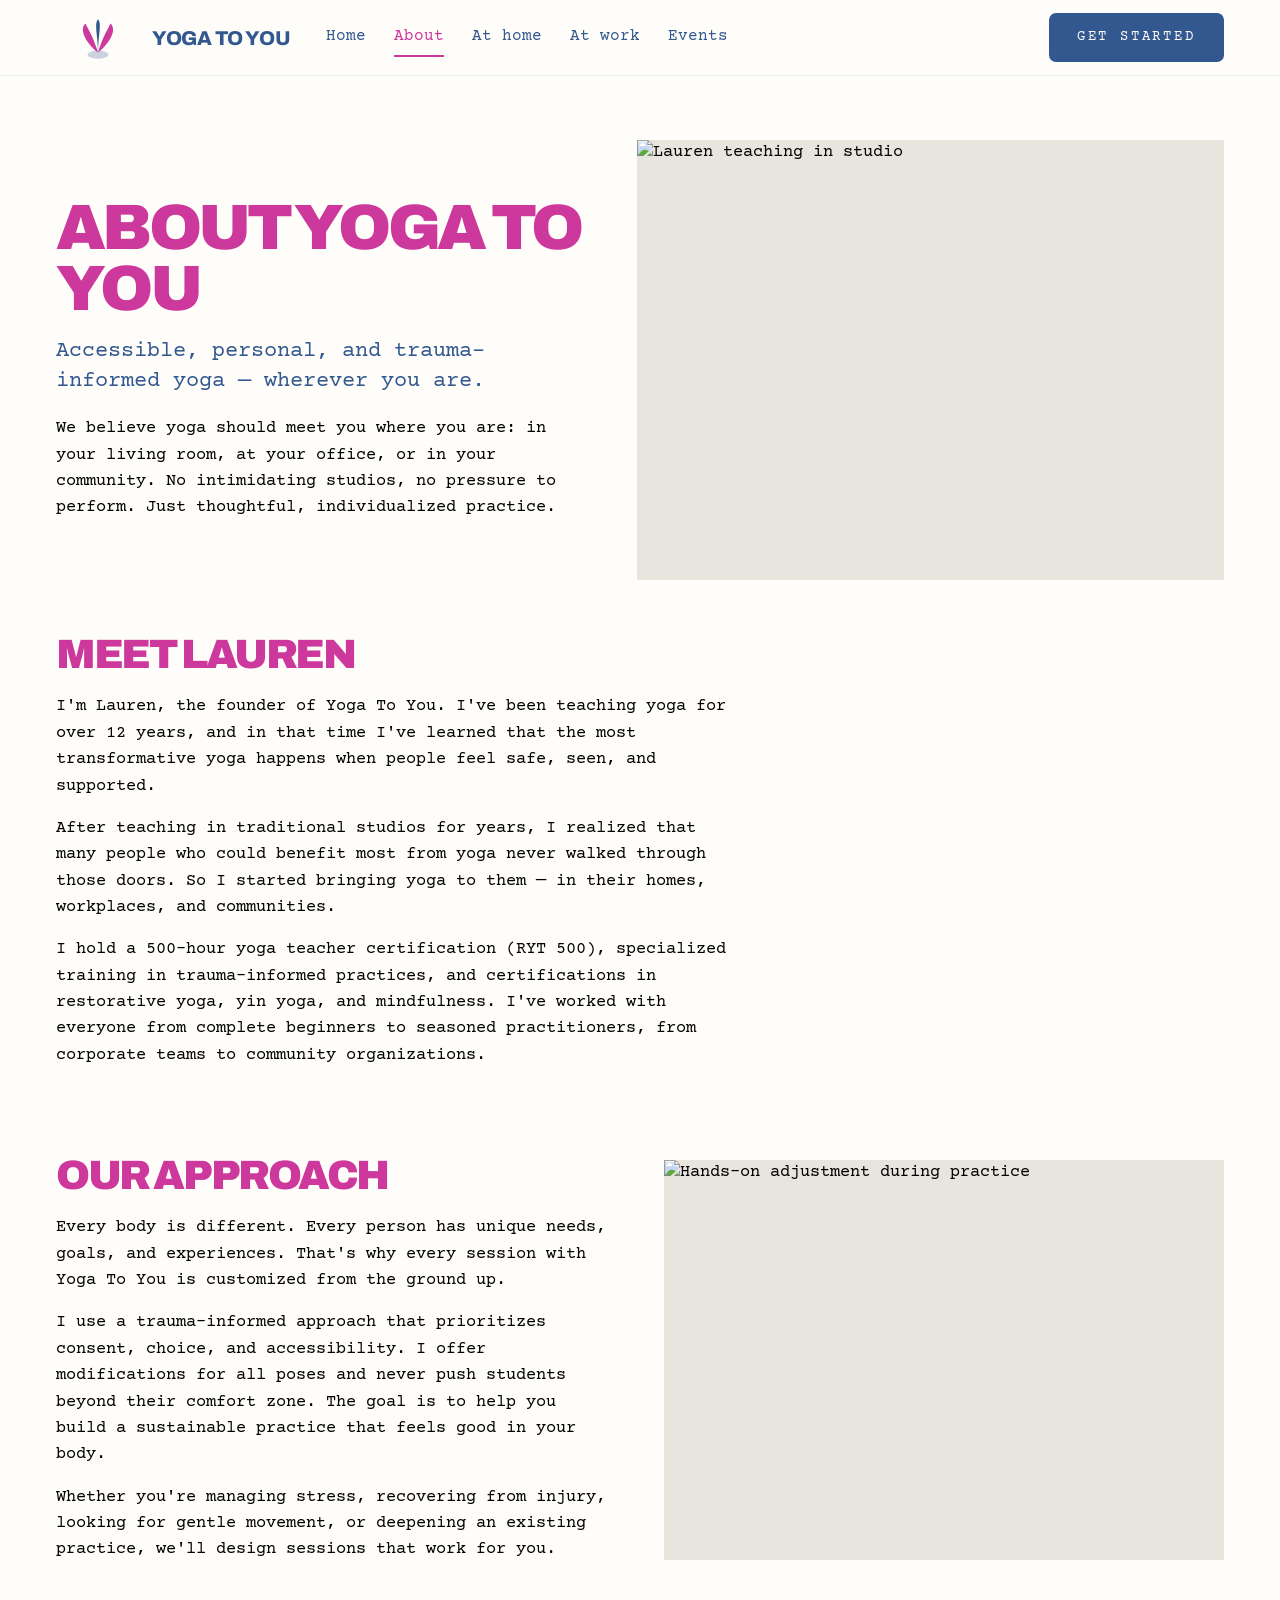
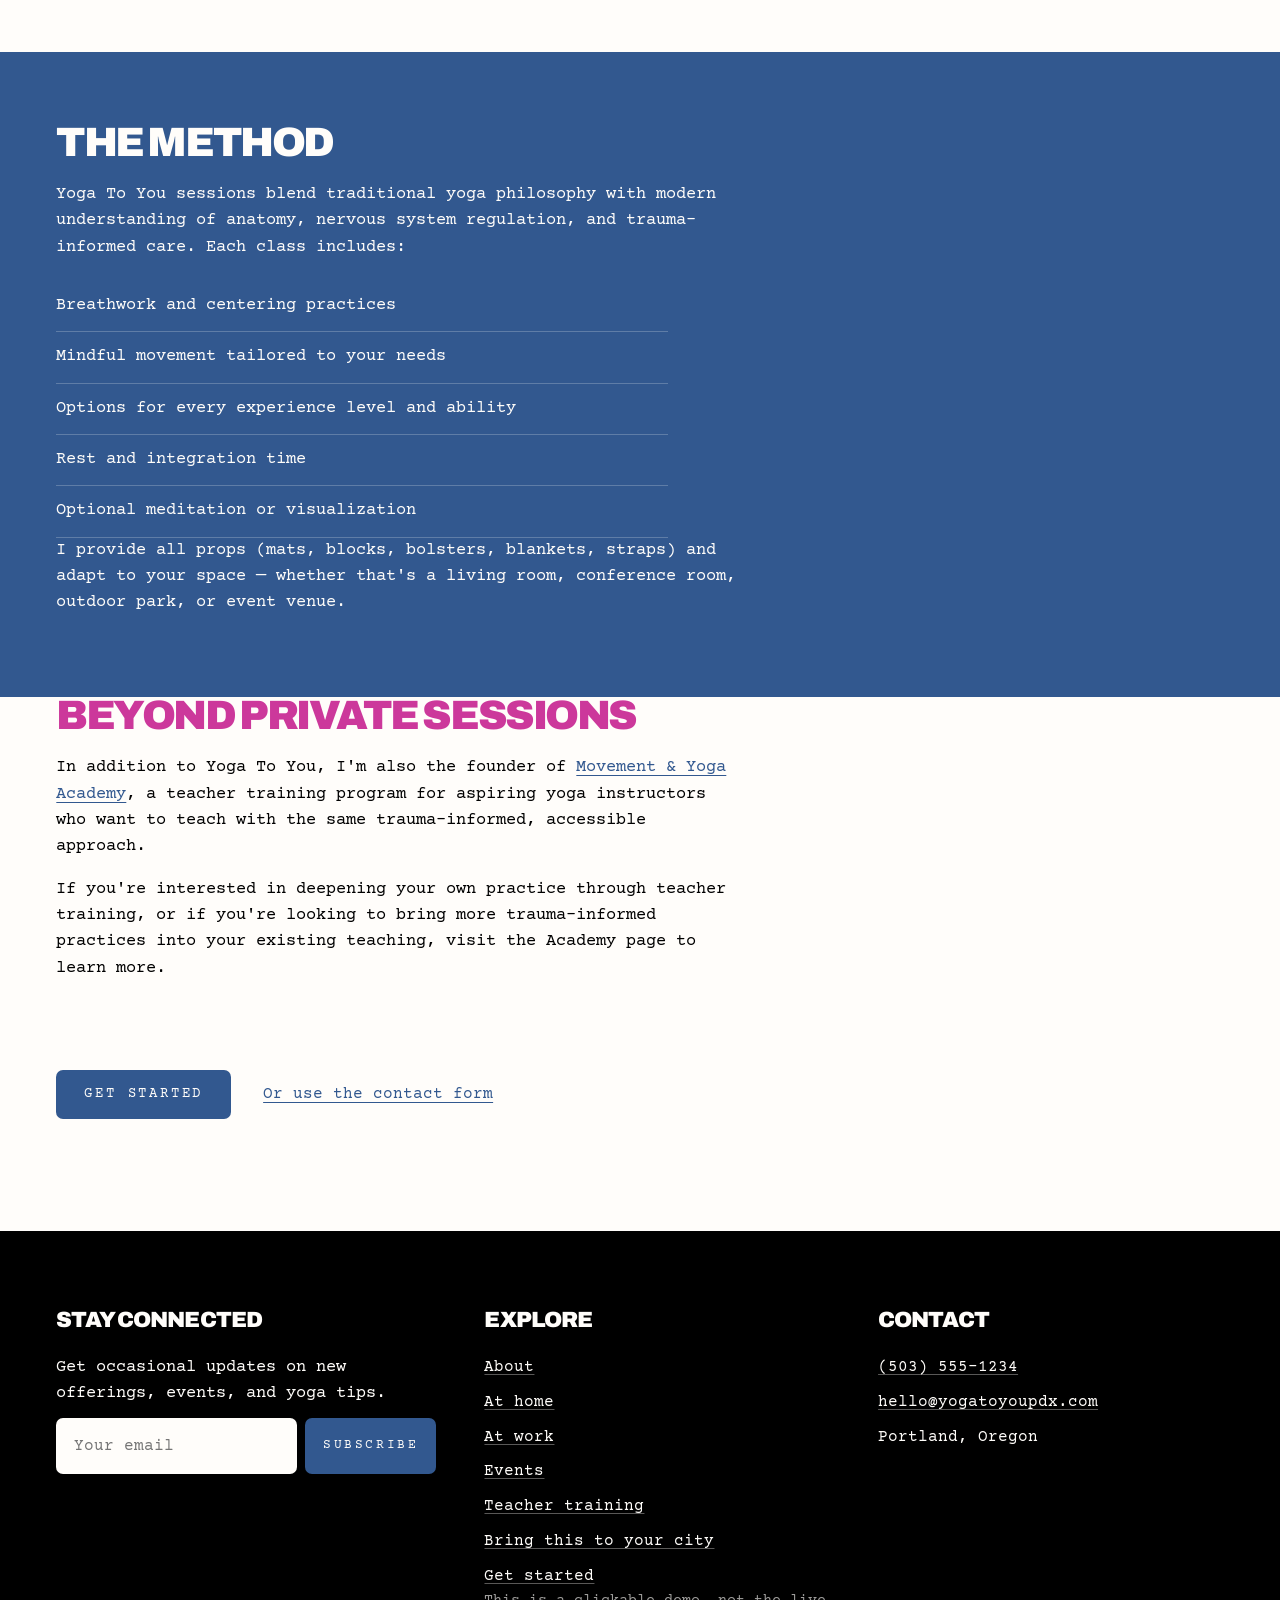
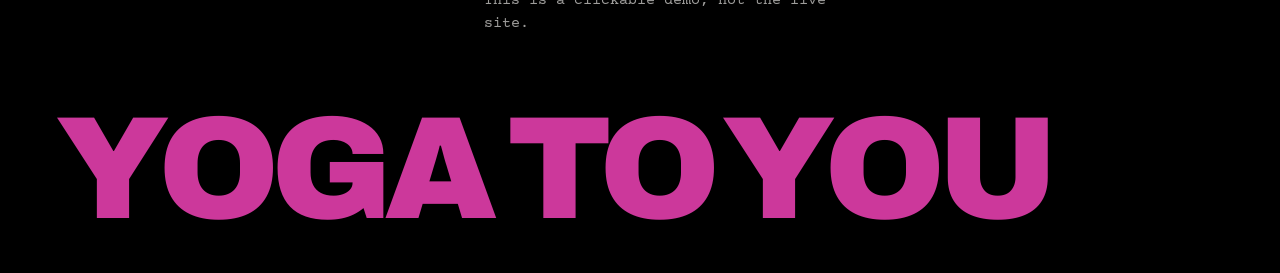
==== about.html @ d00f50c9 "Add all 8 HTML pages for Yoga To You demo - index.html: Homepage with hero, doors, trust, includes, " ====
<!DOCTYPE html>
<html lang="en">
<head>
  <meta charset="UTF-8">
  <meta name="viewport" content="width=1280">
  <title>About — Yoga To You</title>
  <link rel="icon" href="data:image/svg+xml,%3Csvg xmlns='http://www.w3.org/2000/svg' viewBox='0 0 80 48'%3E%3Cellipse cx='40' cy='40' rx='10' ry='4' fill='%2332588F' opacity='.25'/%3E%3Cpath d='M40 38 C28 28 22 16 28 10 C32 18 36 24 40 38 Z' fill='%23CC389B'/%3E%3Cpath d='M40 38 C52 28 58 16 52 10 C48 18 44 24 40 38 Z' fill='%23CC389B'/%3E%3Cpath d='M40 38 C40 22 36 10 40 6 C44 10 40 22 40 38 Z' fill='%2332588F'/%3E%3C/svg%3E">
  <link rel="preconnect" href="https://fonts.googleapis.com">
  <link rel="preconnect" href="https://fonts.gstatic.com" crossorigin>
  <link href="https://fonts.googleapis.com/css2?family=Archivo:wght@100..900&family=Courier+Prime:ital,wght@0,400;0,700;1,400&display=block" rel="stylesheet">
  <link rel="stylesheet" href="site.css">
</head>
<body>
  <header class="site-header">
    <a href="index.html" class="logo">
      <img src="data:image/svg+xml,%3Csvg xmlns='http://www.w3.org/2000/svg' viewBox='0 0 80 48'%3E%3Cellipse cx='40' cy='40' rx='10' ry='4' fill='%2332588F' opacity='.25'/%3E%3Cpath d='M40 38 C28 28 22 16 28 10 C32 18 36 24 40 38 Z' fill='%23CC389B'/%3E%3Cpath d='M40 38 C52 28 58 16 52 10 C48 18 44 24 40 38 Z' fill='%23CC389B'/%3E%3Cpath d='M40 38 C40 22 36 10 40 6 C44 10 40 22 40 38 Z' fill='%2332588F'/%3E%3C/svg%3E" alt="">
      <span class="brand">Yoga To You</span>
    </a>
    <nav class="site-nav">
      <a href="index.html">Home</a>
      <a href="about.html" aria-current="page">About</a>
      <a href="at-home.html">At home</a>
      <a href="at-work.html">At work</a>
      <a href="events.html">Events</a>
    </nav>
    <a href="get-started.html" class="btn">Get started</a>
  </header>

  <main>
    <section class="page-hero">
      <div>
        <h1 class="display">About Yoga To You</h1>
        <p class="sub">Accessible, personal, and trauma-informed yoga — wherever you are.</p>
        <p>We believe yoga should meet you where you are: in your living room, at your office, or in your community. No intimidating studios, no pressure to perform. Just thoughtful, individualized practice.</p>
      </div>
      <div class="page-hero-photo">
        <img src="images/founder-studio.jpg" alt="Lauren teaching in studio">
      </div>
    </section>

    <section class="section">
      <h2 class="display">Meet Lauren</h2>
      <p>I'm Lauren, the founder of Yoga To You. I've been teaching yoga for over 12 years, and in that time I've learned that the most transformative yoga happens when people feel safe, seen, and supported.</p>
      <p>After teaching in traditional studios for years, I realized that many people who could benefit most from yoga never walked through those doors. So I started bringing yoga to them — in their homes, workplaces, and communities.</p>
      <p>I hold a 500-hour yoga teacher certification (RYT 500), specialized training in trauma-informed practices, and certifications in restorative yoga, yin yoga, and mindfulness. I've worked with everyone from complete beginners to seasoned practitioners, from corporate teams to community organizations.</p>
    </section>

    <section class="split">
      <div>
        <h2 class="display">Our approach</h2>
        <p>Every body is different. Every person has unique needs, goals, and experiences. That's why every session with Yoga To You is customized from the ground up.</p>
        <p>I use a trauma-informed approach that prioritizes consent, choice, and accessibility. I offer modifications for all poses and never push students beyond their comfort zone. The goal is to help you build a sustainable practice that feels good in your body.</p>
        <p>Whether you're managing stress, recovering from injury, looking for gentle movement, or deepening an existing practice, we'll design sessions that work for you.</p>
      </div>
      <div class="photo">
        <img src="images/hands-on-adjust.jpg" alt="Hands-on adjustment during practice">
      </div>
    </section>

    <section class="band band-navy" id="method">
      <div class="band-inner">
        <h2 class="display">The method</h2>
        <p>Yoga To You sessions blend traditional yoga philosophy with modern understanding of anatomy, nervous system regulation, and trauma-informed care. Each class includes:</p>
        <ul class="checklist">
          <li>Breathwork and centering practices</li>
          <li>Mindful movement tailored to your needs</li>
          <li>Options for every experience level and ability</li>
          <li>Rest and integration time</li>
          <li>Optional meditation or visualization</li>
        </ul>
        <p>I provide all props (mats, blocks, bolsters, blankets, straps) and adapt to your space — whether that's a living room, conference room, outdoor park, or event venue.</p>
      </div>
    </section>

    <section class="section">
      <h2 class="display">Beyond private sessions</h2>
      <p>In addition to Yoga To You, I'm also the founder of <a href="school.html" class="text-link">Movement & Yoga Academy</a>, a teacher training program for aspiring yoga instructors who want to teach with the same trauma-informed, accessible approach.</p>
      <p>If you're interested in deepening your own practice through teacher training, or if you're looking to bring more trauma-informed practices into your existing teaching, visit the Academy page to learn more.</p>
    </section>

    <section class="page-cta">
      <a href="get-started.html" class="btn">Get started</a>
      <a href="index.html#get-started" class="btn-ghost">Or use the contact form</a>
    </section>
  </main>

  <footer class="site-footer">
    <div class="footer-top">
      <div>
        <h3>Stay connected</h3>
        <form class="subscribe">
          <p>Get occasional updates on new offerings, events, and yoga tips.</p>
          <div class="subscribe-row">
            <input type="email" placeholder="Your email" aria-label="Email address">
            <button type="submit" class="btn">Subscribe</button>
          </div>
        </form>
      </div>
      <div>
        <h3>Explore</h3>
        <nav class="footer-links">
          <a href="about.html">About</a>
          <a href="at-home.html">At home</a>
          <a href="at-work.html">At work</a>
          <a href="events.html">Events</a>
          <a href="school.html">Teacher training</a>
          <a href="partners.html">Bring this to your city</a>
          <a href="get-started.html">Get started</a>
        </nav>
        <p class="footer-note">This is a clickable demo, not the live site.</p>
      </div>
      <div>
        <h3>Contact</h3>
        <div class="footer-contact">
          <a href="tel:+15035551234">(503) 555-1234</a>
          <a href="mailto:hello@yogatoyoupdx.com">hello@yogatoyoupdx.com</a>
          <p>Portland, Oregon</p>
        </div>
      </div>
    </div>
    <div class="wordmark">
      <p>Yoga To You</p>
    </div>
  </footer>

  <script src="site.js"></script>
</body>
</html>
---- site.css ----
:root {
  --cream: #FFFDFA;
  --orange: #FF8D5C;
  --navy: #32588F;
  --magenta: #CC389B;
  --black: #000000;
  --nav-h: 76px;
  --pad: clamp(40px, 4.4vw, 64px);
  --max: 1440px;
}

* { box-sizing: border-box; margin: 0; padding: 0; }
html { scroll-behavior: smooth; }
html, body { background: var(--cream); color: var(--black); }
body {
  font-family: "Courier Prime", Courier, monospace;
  font-size: 17px;
  line-height: 1.55;
  -webkit-font-smoothing: antialiased;
  min-width: 1280px;
}
img { display: block; max-width: 100%; }
a { color: inherit; text-decoration: none; }
button, input, select, textarea { font: inherit; }
button, .btn, .btn-ghost, select { cursor: pointer; }
input, textarea { cursor: text; }

::selection { background: var(--magenta); color: var(--cream); }

.display {
  font-family: "Archivo", "Arial Black", sans-serif;
  font-weight: 900;
  font-stretch: 100%;
  text-transform: uppercase;
  letter-spacing: -0.06em;
  line-height: 0.94;
  color: var(--magenta);
}

.eyebrow {
  font-family: "Courier Prime", Courier, monospace;
  font-size: 14px;
  letter-spacing: 0.18em;
  text-transform: uppercase;
  color: var(--navy);
  margin-bottom: 16px;
}

.btn {
  display: inline-flex;
  align-items: center;
  justify-content: center;
  background: var(--navy);
  color: var(--cream);
  font-family: "Courier Prime", Courier, monospace;
  font-size: 14px;
  letter-spacing: 0.2em;
  text-transform: uppercase;
  padding: 16px 28px;
  border-radius: 7px;
  border: none;
  cursor: pointer;
  line-height: 1.2;
  white-space: nowrap;
}
.btn:hover { background: #274673; }
.btn:focus-visible { outline: 2px solid var(--orange); outline-offset: 3px; }

.btn-ghost {
  display: inline-flex;
  align-items: center;
  justify-content: center;
  background: transparent;
  color: var(--navy);
  font-family: "Courier Prime", Courier, monospace;
  font-size: 16px;
  line-height: 1.3;
  padding: 14px 4px;
  border-radius: 7px;
  border: none;
  text-decoration: underline;
  text-underline-offset: 4px;
  text-decoration-thickness: 1px;
}
.btn-ghost:hover { color: var(--magenta); }
.btn-ghost:focus-visible { outline: 2px solid var(--navy); outline-offset: 3px; }

.text-link {
  color: var(--navy);
  text-decoration: underline;
  text-underline-offset: 4px;
  text-decoration-thickness: 1px;
}
.text-link:hover { color: var(--magenta); }

/* ===== HEADER ===== */
.site-header {
  position: sticky;
  top: 0;
  z-index: 20;
  height: var(--nav-h);
  background: var(--cream);
  display: flex;
  align-items: center;
  gap: 36px;
  padding: 0 var(--pad);
  max-width: var(--max);
  margin: 0 auto;
  border-bottom: 1px solid rgba(50, 88, 143, 0.08);
}
.logo {
  display: flex;
  align-items: center;
  gap: 12px;
  flex-shrink: 0;
  color: var(--navy);
}
.logo img {
  height: 50px;
  width: auto;
}
.logo .brand {
  font-family: "Archivo", "Arial Black", sans-serif;
  font-weight: 800;
  font-stretch: 100%;
  text-transform: uppercase;
  letter-spacing: -0.03em;
  font-size: 20px;
  line-height: 1;
  color: var(--navy);
  white-space: nowrap;
}
.logo:hover .brand { color: var(--magenta); }
.site-nav {
  display: flex;
  align-items: center;
  gap: 28px;
  font-size: 16px;
  color: var(--navy);
}
.site-nav a {
  padding: 6px 0;
  border-bottom: 2px solid transparent;
}
.site-nav a:hover { color: var(--magenta); }
.site-nav a[aria-current="page"] {
  color: var(--magenta);
  border-bottom-color: var(--magenta);
}
.site-header .btn { margin-left: auto; }

/* ===== HERO ===== */
.hero {
  max-width: var(--max);
  margin: 0 auto;
  min-height: calc(100vh - var(--nav-h));
  display: grid;
  grid-template-columns: 1.18fr 1fr;
  align-items: stretch;
}
.hero-copy {
  padding: 40px var(--pad) 48px;
  display: flex;
  flex-direction: column;
  justify-content: center;
}
.hero h1 {
  font-size: clamp(46px, 4.35vw, 64px);
  max-width: 11em;
}
.hero .lede {
  margin-top: 22px;
  max-width: 36em;
  font-size: 17px;
  line-height: 1.55;
  color: var(--black);
}
.hero .lede + .lede { margin-top: 14px; }
.hero .tag {
  margin-top: 18px;
  font-size: 18px;
  line-height: 1.45;
  color: var(--navy);
  max-width: 32em;
}
.hero-actions {
  margin-top: 32px;
  display: flex;
  align-items: center;
  gap: 28px;
  flex-wrap: wrap;
}
.hero-photo {
  position: relative;
  min-height: 640px;
  overflow: hidden;
  background: #e8e4de;
}
.hero-photo img {
  width: 100%;
  height: 100%;
  object-fit: cover;
  object-position: 55% 30%;
}

/* ===== SPECIALIZE / DOORS ===== */
.specialize {
  max-width: var(--max);
  margin: 0 auto;
  padding: 80px var(--pad) 28px;
}
.specialize h2 {
  font-size: clamp(36px, 3.4vw, 48px);
}
.doors {
  max-width: var(--max);
  margin: 0 auto;
  padding: 28px var(--pad) 96px;
  display: grid;
  grid-template-columns: 1fr 1fr 1fr;
  gap: 28px;
}
.door {
  display: flex;
  flex-direction: column;
  color: inherit;
  min-width: 0;
}
.door-photo {
  aspect-ratio: 4 / 3;
  overflow: hidden;
  background: #e8e4de;
}
.door-photo img {
  width: 100%;
  height: 100%;
  object-fit: cover;
  transition: transform 0.6s ease;
}
.door:hover .door-photo img { transform: scale(1.04); }
.door h3 {
  margin-top: 22px;
  font-size: clamp(28px, 2.3vw, 34px);
}
.door p {
  margin-top: 12px;
  font-size: 16px;
  line-height: 1.5;
  color: var(--black);
}
.door .more {
  margin-top: 16px;
  font-size: 15px;
  color: var(--navy);
  letter-spacing: 0.04em;
  text-decoration: underline;
  text-underline-offset: 4px;
}
.door:hover .more { color: var(--magenta); }

/* ===== TRUST ===== */
.trust {
  background: var(--navy);
  color: var(--cream);
}
.trust p {
  max-width: var(--max);
  margin: 0 auto;
  padding: 44px var(--pad);
  text-align: center;
  font-size: 22px;
  line-height: 1.45;
}

/* ===== INCLUDES ===== */
.includes {
  max-width: var(--max);
  margin: 0 auto;
  padding: 96px var(--pad);
  display: grid;
  grid-template-columns: 1.05fr 0.95fr;
  gap: 72px;
  align-items: center;
}
.includes h2 {
  font-size: clamp(36px, 3.6vw, 52px);
  margin-bottom: 16px;
}
.includes .intro {
  margin-bottom: 28px;
  max-width: 34em;
}
.includes-list {
  list-style: none;
}
.includes-list li {
  font-size: 20px;
  line-height: 1.35;
  padding: 16px 0;
  border-bottom: 1px solid rgba(0,0,0,0.12);
}
.includes-photo {
  overflow: hidden;
  min-height: 460px;
  background: #e8e4de;
}
.includes-photo img {
  width: 100%;
  height: 100%;
  object-fit: cover;
  object-position: 50% 70%;
  min-height: 460px;
}

/* ===== QUOTE ===== */
.quote {
  background: var(--cream);
  max-width: var(--max);
  margin: 0 auto;
  padding: 0 var(--pad) 96px;
  display: grid;
  grid-template-columns: 1.1fr 0.9fr;
  gap: 56px;
  align-items: center;
}
.quote-card {
  background: var(--magenta);
  color: var(--cream);
  padding: 56px 48px 48px;
  min-height: 360px;
  display: flex;
  flex-direction: column;
  justify-content: center;
}
.quote-card blockquote {
  font-family: "Courier Prime", Courier, monospace;
  font-style: italic;
  font-size: 22px;
  line-height: 1.45;
}
.quote-card cite {
  display: block;
  margin-top: 28px;
  font-style: normal;
  font-size: 16px;
  letter-spacing: 0.04em;
  color: var(--cream);
  opacity: 0.92;
}
.quote-photo {
  overflow: hidden;
  min-height: 420px;
  background: #e8e4de;
}
.quote-photo img {
  width: 100%;
  height: 100%;
  object-fit: cover;
  object-position: 50% 35%;
  min-height: 420px;
}

/* ===== ABOUT TEASER ===== */
.about {
  max-width: var(--max);
  margin: 0 auto;
  padding: 0 var(--pad) 112px;
  display: grid;
  grid-template-columns: 0.9fr 1.1fr;
  gap: 64px;
  align-items: center;
}
.about-photo {
  overflow: hidden;
  min-height: 520px;
  background: #e8e4de;
}
.about-photo img {
  width: 100%;
  height: 100%;
  object-fit: cover;
  object-position: 62% 28%;
  min-height: 520px;
}
.about h2 {
  font-size: clamp(42px, 4vw, 56px);
  margin-bottom: 22px;
}
.about p {
  font-size: 17px;
  line-height: 1.55;
  max-width: 36em;
}
.about p + p { margin-top: 16px; }
.about .about-link {
  display: inline-block;
  margin-top: 28px;
  color: var(--navy);
  text-decoration: underline;
  text-underline-offset: 4px;
  font-size: 18px;
}
.about .about-link:hover { color: var(--magenta); }
.about .quiet {
  margin-top: 32px;
  font-size: 16px;
  color: var(--navy);
}
.about .quiet a {
  text-decoration: underline;
  text-underline-offset: 3px;
}
.about .quiet a:hover { color: var(--magenta); }

/* ===== START ===== */
.start {
  background: var(--navy);
  color: var(--cream);
  scroll-margin-top: var(--nav-h);
}
.start-inner {
  max-width: var(--max);
  margin: 0 auto;
  padding: 88px var(--pad) 96px;
  display: grid;
  grid-template-columns: 1fr 1fr;
  gap: 72px;
  align-items: start;
}
.start h2 {
  font-size: clamp(48px, 4.4vw, 64px);
  color: var(--cream);
  margin-bottom: 20px;
}
.start .intro {
  max-width: 30em;
  margin-bottom: 24px;
  font-size: 17px;
}
.start .phone {
  font-size: 24px;
  line-height: 1.4;
}
.start .phone a {
  text-decoration: underline;
  text-underline-offset: 4px;
}
.start .phone a:hover { color: var(--orange); }
.start .mail {
  margin-top: 10px;
  font-size: 18px;
}
.start .mail a {
  text-decoration: underline;
  text-underline-offset: 4px;
}
.start .mail a:hover { color: var(--orange); }
.start-form,
.page-form,
.subscribe {
  display: flex;
  flex-direction: column;
  gap: 16px;
}
.start-form label,
.page-form label {
  display: flex;
  flex-direction: column;
  gap: 6px;
  font-size: 14px;
  letter-spacing: 0.04em;
}
.start-form input,
.start-form select,
.start-form textarea,
.page-form input,
.page-form select,
.page-form textarea,
.subscribe input {
  background: var(--cream);
  color: var(--black);
  border: 2px solid transparent;
  border-radius: 7px;
  padding: 14px 16px;
  font-size: 16px;
}
.start-form textarea,
.page-form textarea { min-height: 110px; resize: vertical; }
.start-form input:hover,
.start-form select:hover,
.start-form textarea:hover,
.page-form input:hover,
.page-form select:hover,
.page-form textarea:hover,
.subscribe input:hover {
  border-color: var(--orange);
}
.start-form input:focus,
.start-form select:focus,
.start-form textarea:focus,
.page-form input:focus,
.page-form select:focus,
.page-form textarea:focus,
.subscribe input:focus {
  outline: none;
  border-color: var(--orange);
  box-shadow: 0 0 0 3px rgba(255, 141, 92, 0.35);
}
.start-form .btn {
  align-self: flex-start;
  margin-top: 8px;
  background: var(--cream);
  color: var(--navy);
}
.start-form .btn:hover { background: #fff; }
.demo-note {
  margin-top: 4px;
  font-size: 15px;
  font-style: italic;
}
.start .demo-note { color: var(--orange); }
.page-form .demo-note { color: var(--magenta); }
.subscribe .demo-note { color: var(--orange); }

/* ===== FOOTER ===== */
.site-footer {
  background: var(--black);
  color: var(--cream);
}
.footer-top {
  max-width: var(--max);
  margin: 0 auto;
  padding: 72px var(--pad) 48px;
  display: grid;
  grid-template-columns: 1.1fr 1fr 1fr;
  gap: 48px;
}
.site-footer h3 {
  font-family: "Archivo", sans-serif;
  font-weight: 900;
  text-transform: uppercase;
  letter-spacing: -0.04em;
  font-size: 22px;
  color: var(--cream);
  margin-bottom: 18px;
}
.subscribe { display: flex; flex-direction: column; gap: 10px; max-width: 380px; }
.subscribe-row {
  display: flex;
  gap: 8px;
}
.subscribe-row input {
  flex: 1;
  min-width: 0;
}
.subscribe .btn { padding: 14px 18px; font-size: 13px; }
.footer-links {
  display: flex;
  flex-direction: column;
  gap: 10px;
  font-size: 16px;
}
.footer-links a {
  text-decoration: underline;
  text-underline-offset: 3px;
  text-decoration-color: rgba(255,253,250,0.35);
}
.footer-links a:hover { color: var(--orange); text-decoration-color: var(--orange); }
.footer-note {
  color: rgba(255,253,250,0.62);
  font-size: 15px;
}
.footer-contact {
  display: flex;
  flex-direction: column;
  gap: 10px;
  font-size: 16px;
}
.footer-contact a {
  text-decoration: underline;
  text-underline-offset: 3px;
  text-decoration-color: rgba(255,253,250,0.35);
}
.footer-contact a:hover { color: var(--orange); text-decoration-color: var(--orange); }
.wordmark {
  max-width: var(--max);
  margin: 0 auto;
  padding: 24px var(--pad) 40px;
}
.wordmark p {
  font-family: "Archivo", "Arial Black", sans-serif;
  font-weight: 900;
  font-stretch: 100%;
  text-transform: uppercase;
  letter-spacing: -0.06em;
  line-height: 0.86;
  color: var(--magenta);
  font-size: clamp(72px, 11.4vw, 164px);
}

/* ===== INNER PAGES ===== */
.page-hero {
  max-width: var(--max);
  margin: 0 auto;
  padding: 64px var(--pad) 56px;
  display: grid;
  grid-template-columns: 1fr 1.1fr;
  gap: 56px;
  align-items: center;
}
.page-hero h1 {
  font-size: clamp(48px, 5vw, 72px);
}
.page-hero .sub {
  margin-top: 18px;
  font-size: 22px;
  line-height: 1.4;
  color: var(--navy);
  max-width: 22em;
}
.page-hero p {
  margin-top: 18px;
  font-size: 17px;
  line-height: 1.55;
  max-width: 34em;
}
.page-hero-photo {
  overflow: hidden;
  min-height: 440px;
  background: #e8e4de;
}
.page-hero-photo img {
  width: 100%;
  height: 100%;
  object-fit: cover;
  min-height: 440px;
}

.section {
  max-width: var(--max);
  margin: 0 auto;
  padding: 0 var(--pad) 88px;
}
.section h2 {
  font-size: clamp(32px, 3.2vw, 44px);
  margin-bottom: 20px;
}
.section p {
  font-size: 17px;
  line-height: 1.55;
  max-width: 40em;
}
.section p + p { margin-top: 16px; }

.split {
  max-width: var(--max);
  margin: 0 auto;
  padding: 0 var(--pad) 88px;
  display: grid;
  grid-template-columns: 1fr 1fr;
  gap: 64px;
  align-items: center;
}
.split h2 {
  font-size: clamp(32px, 3.2vw, 44px);
  margin-bottom: 20px;
}
.split p {
  font-size: 17px;
  line-height: 1.55;
}
.split p + p { margin-top: 16px; }
.split .photo {
  overflow: hidden;
  min-height: 400px;
  background: #e8e4de;
}
.split .photo img {
  width: 100%;
  height: 100%;
  object-fit: cover;
  min-height: 400px;
}

.band {
  padding: 72px 0 80px;
}
.band-navy { background: var(--navy); color: var(--cream); }
.band-navy .display { color: var(--cream); }
.band-magenta { background: var(--magenta); color: var(--cream); }
.band-magenta .display { color: var(--cream); }
.band-inner {
  max-width: var(--max);
  margin: 0 auto;
  padding: 0 var(--pad);
}
.band h2 { margin-bottom: 20px; font-size: clamp(32px, 3.2vw, 44px); }
.band p { max-width: 40em; font-size: 17px; line-height: 1.55; }
.band p + p { margin-top: 16px; }
.band .text-link { color: var(--cream); }
.band .text-link:hover { color: var(--orange); }
.band .btn { margin-top: 28px; background: var(--cream); color: var(--navy); }
.band .btn:hover { background: #fff; }
.band .btn-ghost { color: var(--cream); }
.band .btn-ghost:hover { color: var(--orange); }

.checklist {
  list-style: none;
  margin-top: 20px;
  max-width: 36em;
}
.checklist li {
  padding: 12px 0;
  border-bottom: 1px solid rgba(0,0,0,0.12);
  font-size: 17px;
  padding-left: 0;
}
.band-navy .checklist li,
.band-magenta .checklist li {
  border-bottom-color: rgba(255,253,250,0.22);
}

.page-spread {
  max-width: var(--max);
  margin: 0 auto;
  padding: 0 var(--pad) 88px;
  display: grid;
  grid-template-columns: 1fr 1fr;
  gap: 28px;
}
.page-spread figure {
  overflow: hidden;
  min-height: 380px;
  background: #e8e4de;
}
.page-spread img {
  width: 100%;
  height: 100%;
  object-fit: cover;
  min-height: 380px;
}
.page-spread figcaption {
  margin-top: 12px;
  font-size: 14px;
  color: var(--navy);
}

.paths {
  max-width: var(--max);
  margin: 0 auto;
  padding: 0 var(--pad) 88px;
  display: grid;
  grid-template-columns: 1fr 1fr;
  gap: 28px;
}
.path-card {
  background: var(--cream);
  border: 1px solid rgba(50, 88, 143, 0.18);
  padding: 36px 32px 40px;
}
.path-card h3 {
  font-size: clamp(26px, 2.2vw, 32px);
  margin-bottom: 16px;
}
.path-card p { font-size: 17px; line-height: 1.55; }
.path-card p + p { margin-top: 14px; }

.honest {
  max-width: 40em;
  font-size: 16px;
  color: var(--navy);
  border-left: 3px solid var(--orange);
  padding: 4px 0 4px 18px;
  margin: 20px 0 0;
}

.page-cta {
  max-width: var(--max);
  margin: 0 auto;
  padding: 0 var(--pad) 112px;
  display: flex;
  align-items: center;
  gap: 28px;
  flex-wrap: wrap;
}

.page-form-wrap {
  max-width: var(--max);
  margin: 0 auto;
  padding: 0 var(--pad) 112px;
  display: grid;
  grid-template-columns: 1fr 1fr;
  gap: 64px;
}
.page-form-wrap h2 { margin-bottom: 16px; }
.page-form .btn { align-self: flex-start; margin-top: 8px; }

.offerings {
  max-width: var(--max);
  margin: 0 auto;
  padding: 0 var(--pad) 88px;
  display: grid;
  grid-template-columns: 1fr 1fr 1fr;
  gap: 28px;
}
.offering h3 {
  font-size: clamp(24px, 2vw, 30px);
  margin: 18px 0 12px;
}
.offering p { font-size: 16px; line-height: 1.5; }
.offering .photo {
  aspect-ratio: 4 / 3;
  overflow: hidden;
  background: #e8e4de;
}
.offering .photo img {
  width: 100%;
  height: 100%;
  object-fit: cover;
}

@media (max-width: 1320px) {
  .hero { grid-template-columns: 1.15fr 1fr; }
  .includes, .quote, .about, .start-inner, .page-hero, .split, .page-form-wrap { gap: 48px; }
}
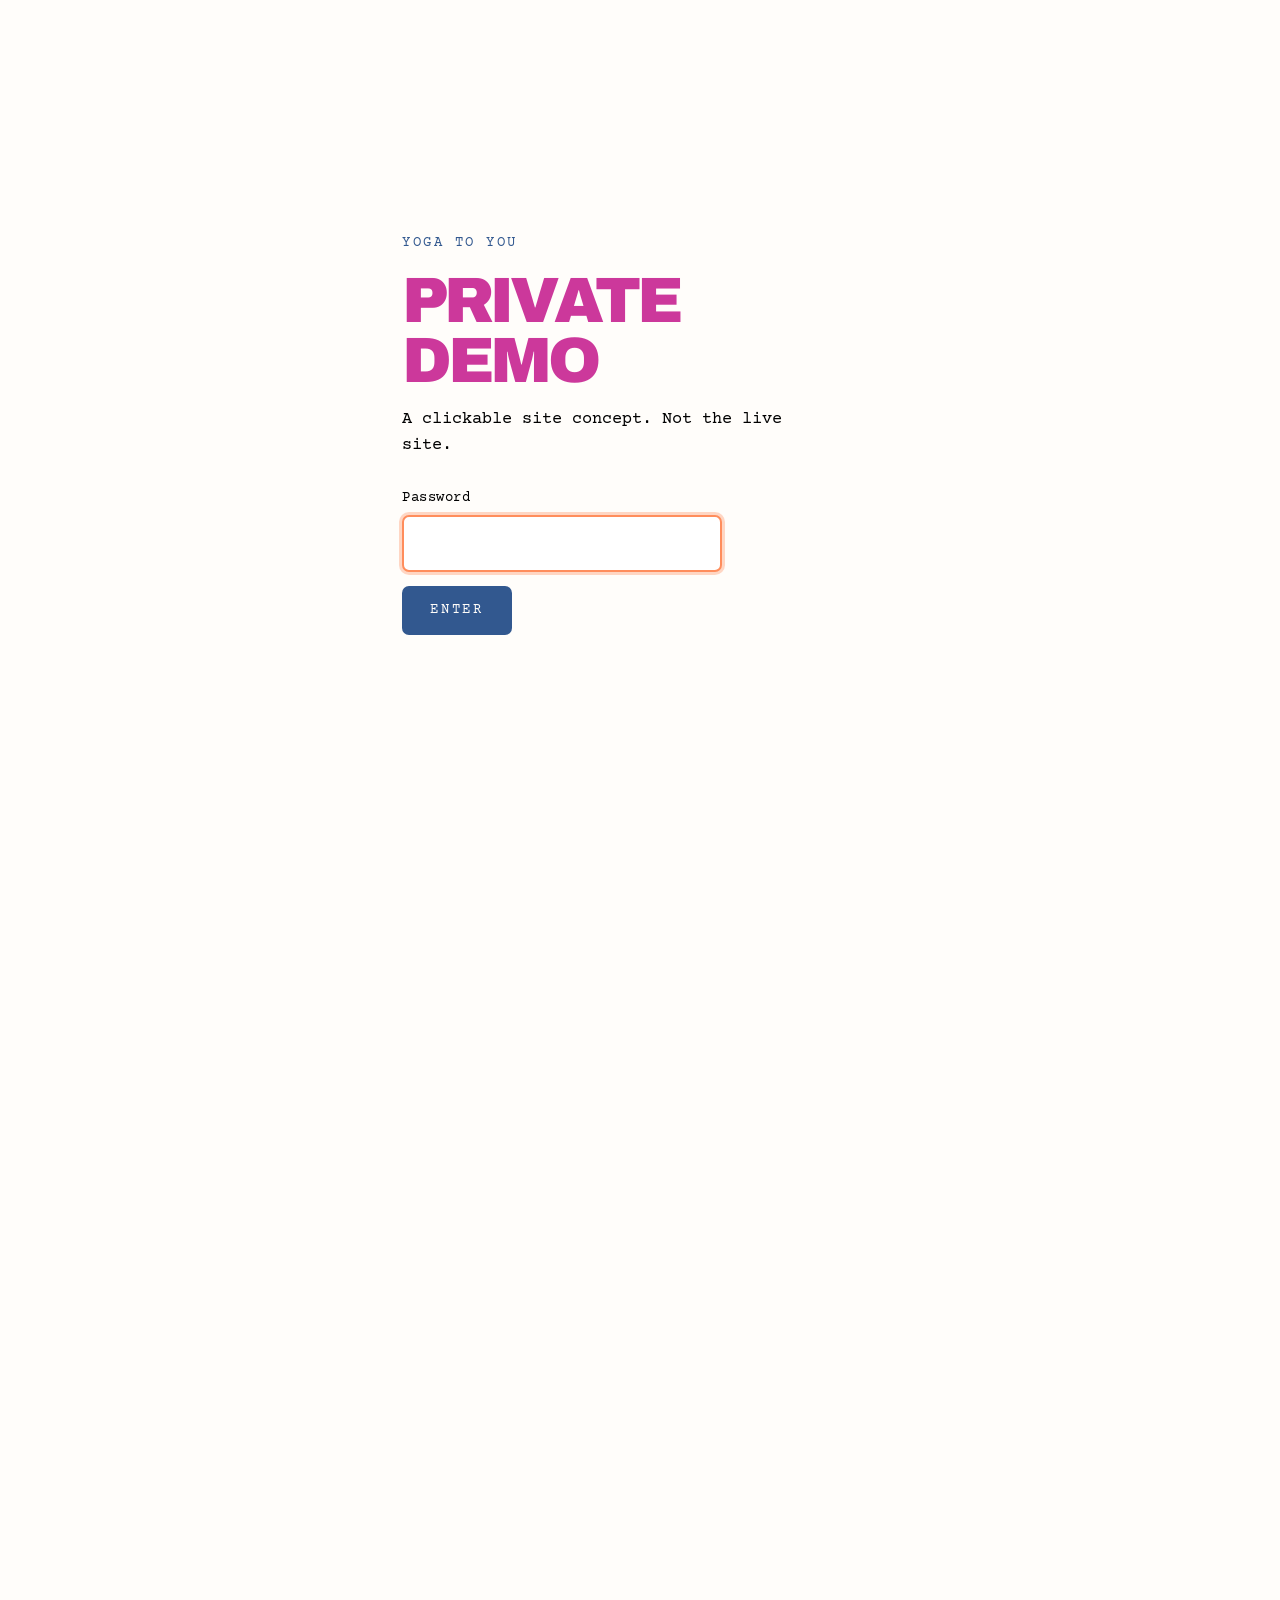
==== commit c0773b29: "Add password gate and prepare for GitHub Pages - Overwrite site.js with password gate (sessionStorag" ====
--- a/about.html
+++ b/about.html
@@ -9,6 +9,7 @@
   <link rel="preconnect" href="https://fonts.gstatic.com" crossorigin>
   <link href="https://fonts.googleapis.com/css2?family=Archivo:wght@100..900&family=Courier+Prime:ital,wght@0,400;0,700;1,400&display=block" rel="stylesheet">
   <link rel="stylesheet" href="site.css">
+  <script>if(sessionStorage.getItem("yty-demo-ok")!=="1")document.documentElement.classList.add("yty-locked");</script>
 </head>
 <body>
   <header class="site-header">
--- a/site.css
+++ b/site.css
@@ -823,3 +823,14 @@
   .hero { grid-template-columns: 1.15fr 1fr; }
   .includes, .quote, .about, .start-inner, .page-hero, .split, .page-form-wrap { gap: 48px; }
 }
+
+html.yty-locked body > *:not(#yty-gate) { visibility: hidden !important; }
+#yty-gate { position: fixed; inset: 0; z-index: 100; background: var(--cream); display: flex; align-items: center; justify-content: center; padding: 40px; }
+.yty-gate-card { max-width: 28em; }
+.yty-gate-card h1 { font-size: clamp(42px, 6vw, 64px); margin-bottom: 16px; }
+.yty-gate-lede { margin-bottom: 28px; max-width: 24em; }
+.yty-gate-form { display: flex; flex-direction: column; gap: 14px; align-items: flex-start; }
+.yty-gate-form label { display: flex; flex-direction: column; gap: 6px; font-size: 14px; letter-spacing: 0.04em; width: 100%; }
+.yty-gate-form input { background: #fff; color: var(--black); border: 2px solid rgba(50, 88, 143, 0.25); border-radius: 7px; padding: 14px 16px; font-size: 16px; width: 100%; max-width: 320px; }
+.yty-gate-form input:focus { outline: none; border-color: var(--orange); box-shadow: 0 0 0 3px rgba(255, 141, 92, 0.35); }
+.yty-gate-hint { font-size: 15px; color: var(--magenta); min-height: 1.2em; }
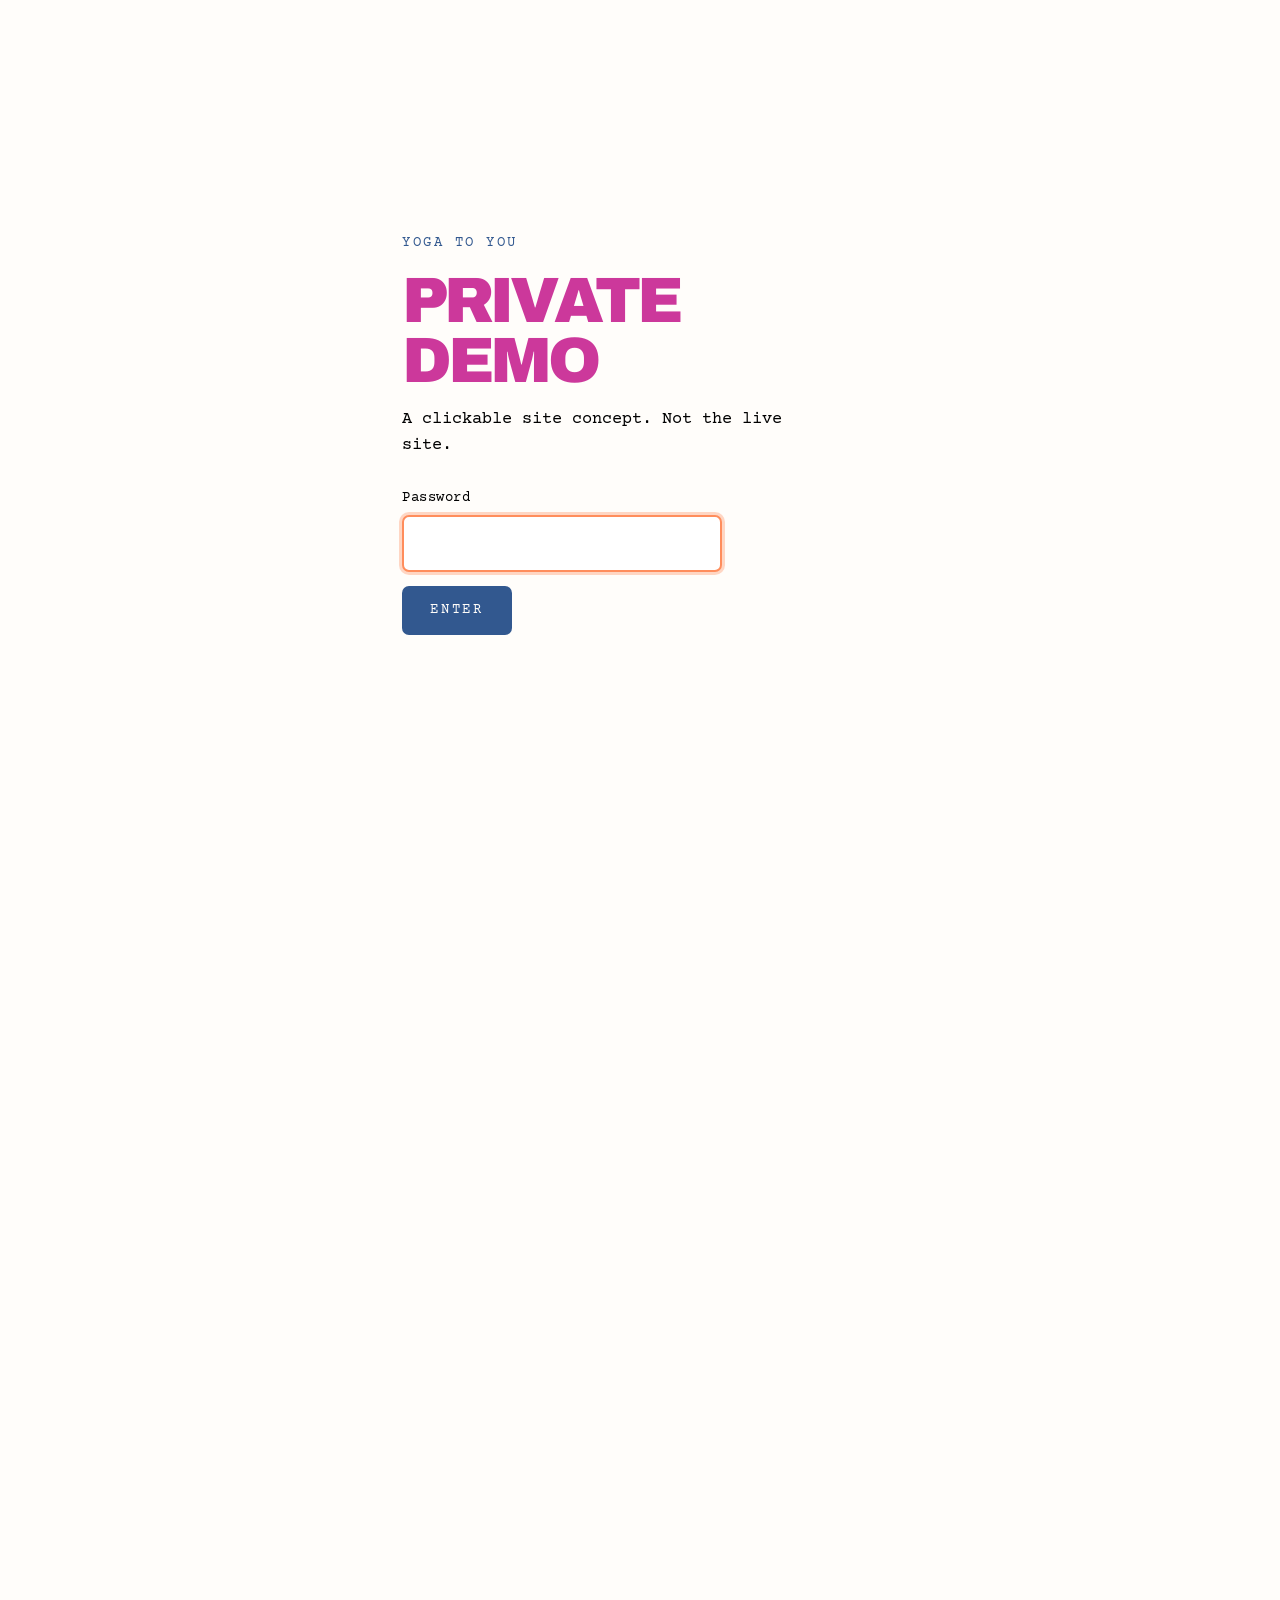
==== commit 0228e8b4: "Fix invented copy bug - replace with exact approved content Replace all 8 HTML files with exact appr" ====
--- a/about.html
+++ b/about.html
@@ -1,129 +1,113 @@
 <!DOCTYPE html>
 <html lang="en">
 <head>
-  <meta charset="UTF-8">
-  <meta name="viewport" content="width=1280">
-  <title>About — Yoga To You</title>
-  <link rel="icon" href="data:image/svg+xml,%3Csvg xmlns='http://www.w3.org/2000/svg' viewBox='0 0 80 48'%3E%3Cellipse cx='40' cy='40' rx='10' ry='4' fill='%2332588F' opacity='.25'/%3E%3Cpath d='M40 38 C28 28 22 16 28 10 C32 18 36 24 40 38 Z' fill='%23CC389B'/%3E%3Cpath d='M40 38 C52 28 58 16 52 10 C48 18 44 24 40 38 Z' fill='%23CC389B'/%3E%3Cpath d='M40 38 C40 22 36 10 40 6 C44 10 40 22 40 38 Z' fill='%2332588F'/%3E%3C/svg%3E">
-  <link rel="preconnect" href="https://fonts.googleapis.com">
-  <link rel="preconnect" href="https://fonts.gstatic.com" crossorigin>
-  <link href="https://fonts.googleapis.com/css2?family=Archivo:wght@100..900&family=Courier+Prime:ital,wght@0,400;0,700;1,400&display=block" rel="stylesheet">
-  <link rel="stylesheet" href="site.css">
-  <script>if(sessionStorage.getItem("yty-demo-ok")!=="1")document.documentElement.classList.add("yty-locked");</script>
+<meta charset="utf-8">
+<meta name="viewport" content="width=1280">
+<title>About — Yoga To You PDX</title>
+<link rel="preconnect" href="https://fonts.googleapis.com">
+<link rel="preconnect" href="https://fonts.gstatic.com" crossorigin>
+<link href="https://fonts.googleapis.com/css2?family=Archivo:wght@100..900&family=Courier+Prime:ital,wght@0,400;0,700;1,400&display=block" rel="stylesheet">
+<link rel="icon" href="data:image/svg+xml,%3Csvg xmlns='http://www.w3.org/2000/svg' viewBox='0 0 80 48'%3E%3Cellipse cx='40' cy='40' rx='10' ry='4' fill='%2332588F' opacity='.25'/%3E%3Cpath d='M40 38 C28 28 22 16 28 10 C32 18 36 24 40 38 Z' fill='%23CC389B'/%3E%3Cpath d='M40 38 C52 28 58 16 52 10 C48 18 44 24 40 38 Z' fill='%23CC389B'/%3E%3Cpath d='M40 38 C40 22 36 10 40 6 C44 10 40 22 40 38 Z' fill='%2332588F'/%3E%3C/svg%3E" type="image/png">
+<link rel="stylesheet" href="site.css">
+<script>if(sessionStorage.getItem("yty-demo-ok")!=="1")document.documentElement.classList.add("yty-locked");</script>
+
 </head>
 <body>
-  <header class="site-header">
-    <a href="index.html" class="logo">
-      <img src="data:image/svg+xml,%3Csvg xmlns='http://www.w3.org/2000/svg' viewBox='0 0 80 48'%3E%3Cellipse cx='40' cy='40' rx='10' ry='4' fill='%2332588F' opacity='.25'/%3E%3Cpath d='M40 38 C28 28 22 16 28 10 C32 18 36 24 40 38 Z' fill='%23CC389B'/%3E%3Cpath d='M40 38 C52 28 58 16 52 10 C48 18 44 24 40 38 Z' fill='%23CC389B'/%3E%3Cpath d='M40 38 C40 22 36 10 40 6 C44 10 40 22 40 38 Z' fill='%2332588F'/%3E%3C/svg%3E" alt="">
-      <span class="brand">Yoga To You</span>
-    </a>
-    <nav class="site-nav">
-      <a href="index.html">Home</a>
-      <a href="about.html" aria-current="page">About</a>
-      <a href="at-home.html">At home</a>
-      <a href="at-work.html">At work</a>
-      <a href="events.html">Events</a>
-    </nav>
-    <a href="get-started.html" class="btn">Get started</a>
-  </header>
+<header class="site-header">
+  <a class="logo" href="index.html" aria-label="Yoga To You">
+    <img src="data:image/svg+xml,%3Csvg xmlns='http://www.w3.org/2000/svg' viewBox='0 0 80 48'%3E%3Cellipse cx='40' cy='40' rx='10' ry='4' fill='%2332588F' opacity='.25'/%3E%3Cpath d='M40 38 C28 28 22 16 28 10 C32 18 36 24 40 38 Z' fill='%23CC389B'/%3E%3Cpath d='M40 38 C52 28 58 16 52 10 C48 18 44 24 40 38 Z' fill='%23CC389B'/%3E%3Cpath d='M40 38 C40 22 36 10 40 6 C44 10 40 22 40 38 Z' fill='%2332588F'/%3E%3C/svg%3E" alt="">
+    <span class="brand">Yoga To You</span>
+  </a>
+  <nav class="site-nav" aria-label="Primary">
+    <a href="about.html" aria-current="page">About</a>
+    <a href="at-home.html">At home</a>
+    <a href="at-work.html">At work</a>
+    <a href="events.html">Events</a>
+  </nav>
+  <a class="btn" href="get-started.html">Get started</a>
+</header>
+<main>
+<section class="page-hero">
+    <div>
+      <p class="eyebrow">Yoga To You PDX</p>
+      <h1 class="display">About</h1>
+      <p class="sub">Founded by Lauren Fields.</p>
+      <p>Yoga To You was created to remove the barriers of traditional studios and reimagine how yoga fits into everyday life. Instead of asking clients to come to us, we bring everything needed for a seamless experience, anywhere. From living rooms and office spaces to rooftops, retreats, and paddleboards.</p>
+    </div>
+    <div class="page-hero-photo">
+      <img src="images/founder-studio.jpg" alt="Lauren Fields, founder of Yoga To You.">
+    </div>
+  </section>
 
-  <main>
-    <section class="page-hero">
-      <div>
-        <h1 class="display">About Yoga To You</h1>
-        <p class="sub">Accessible, personal, and trauma-informed yoga — wherever you are.</p>
-        <p>We believe yoga should meet you where you are: in your living room, at your office, or in your community. No intimidating studios, no pressure to perform. Just thoughtful, individualized practice.</p>
-      </div>
-      <div class="page-hero-photo">
-        <img src="images/founder-studio.jpg" alt="Lauren teaching in studio">
-      </div>
-    </section>
+  <section class="section">
+    <h2 class="display">Lauren</h2>
+    <p>For over 10 years, Yoga To You PDX has been bringing yoga directly to people where they live, work, and gather. What started as a simple idea has grown into Portland's mobile yoga experience, built on accessibility, personalization, and community.</p>
+    <p>Yoga To You PDX is led by founder and advanced instructor Lauren Fields, whose vision has shaped the company. With over a decade of experience teaching and building community through movement, Lauren brings a personal and intentional approach to every part of the work. Her philosophy is rooted in accessibility — creating spaces where people of all levels feel welcomed, supported, and empowered in their practice.</p>
+    <p>Yoga isn't about perfection, it's about presence.</p>
+  </section>
 
-    <section class="section">
-      <h2 class="display">Meet Lauren</h2>
-      <p>I'm Lauren, the founder of Yoga To You. I've been teaching yoga for over 12 years, and in that time I've learned that the most transformative yoga happens when people feel safe, seen, and supported.</p>
-      <p>After teaching in traditional studios for years, I realized that many people who could benefit most from yoga never walked through those doors. So I started bringing yoga to them — in their homes, workplaces, and communities.</p>
-      <p>I hold a 500-hour yoga teacher certification (RYT 500), specialized training in trauma-informed practices, and certifications in restorative yoga, yin yoga, and mindfulness. I've worked with everyone from complete beginners to seasoned practitioners, from corporate teams to community organizations.</p>
-    </section>
+  <section class="split">
+    <div>
+      <h2 class="display">The team</h2>
+      <p>Yoga To You is more than one teacher. Sessions are led by experienced, highly trained instructors. We believe yoga is not one-size-fits-all. Every session is thoughtfully designed around the individual or group — a beginner exploring yoga for the first time, a corporate team focused on wellness, or a group celebrating a meaningful moment together.</p>
+      <p>Our approach blends movement, breathwork, and mindfulness into an experience that is both grounding and energizing. The goal is simple: a space where people feel comfortable, supported, and empowered to move at their own pace.</p>
+    </div>
+    <div class="photo">
+      <img src="images/hands-on-adjust.jpg" alt="A hands-on assist during a private session.">
+    </div>
+  </section>
 
-    <section class="split">
-      <div>
-        <h2 class="display">Our approach</h2>
-        <p>Every body is different. Every person has unique needs, goals, and experiences. That's why every session with Yoga To You is customized from the ground up.</p>
-        <p>I use a trauma-informed approach that prioritizes consent, choice, and accessibility. I offer modifications for all poses and never push students beyond their comfort zone. The goal is to help you build a sustainable practice that feels good in your body.</p>
-        <p>Whether you're managing stress, recovering from injury, looking for gentle movement, or deepening an existing practice, we'll design sessions that work for you.</p>
-      </div>
-      <div class="photo">
-        <img src="images/hands-on-adjust.jpg" alt="Hands-on adjustment during practice">
-      </div>
-    </section>
+  <section class="band band-navy" id="method">
+    <div class="band-inner">
+      <h2 class="display">How we teach</h2>
+      <p>We teach the Fields Method. It is how we work — not a sister brand, and not something you book separately. It sits under every session.</p>
+      <p>Movement that supports everyday performance. Strength, mobility, and recovery. Accessible. Mind-body work without the complexity.</p>
+      <p>Every session includes experienced instructors, mats and props, and a thoughtfully designed experience rooted in that approach: safe, effective, and personalized movement.</p>
+    </div>
+  </section>
 
-    <section class="band band-navy" id="method">
-      <div class="band-inner">
-        <h2 class="display">The method</h2>
-        <p>Yoga To You sessions blend traditional yoga philosophy with modern understanding of anatomy, nervous system regulation, and trauma-informed care. Each class includes:</p>
-        <ul class="checklist">
-          <li>Breathwork and centering practices</li>
-          <li>Mindful movement tailored to your needs</li>
-          <li>Options for every experience level and ability</li>
-          <li>Rest and integration time</li>
-          <li>Optional meditation or visualization</li>
-        </ul>
-        <p>I provide all props (mats, blocks, bolsters, blankets, straps) and adapt to your space — whether that's a living room, conference room, outdoor park, or event venue.</p>
-      </div>
-    </section>
+  <section class="section" style="padding-top:88px">
+    <h2 class="display">The school</h2>
+    <p>Teacher training lives at Movement &amp; Yoga Academy, Lauren's school. It is a different door from booking a class — for people who want to teach, and for gyms or studios that want to host a training.</p>
+    <p><a class="text-link" href="school.html">Teacher training at Movement &amp; Yoga Academy →</a></p>
+  </section>
 
-    <section class="section">
-      <h2 class="display">Beyond private sessions</h2>
-      <p>In addition to Yoga To You, I'm also the founder of <a href="school.html" class="text-link">Movement & Yoga Academy</a>, a teacher training program for aspiring yoga instructors who want to teach with the same trauma-informed, accessible approach.</p>
-      <p>If you're interested in deepening your own practice through teacher training, or if you're looking to bring more trauma-informed practices into your existing teaching, visit the Academy page to learn more.</p>
-    </section>
+  <div class="page-cta">
+    <a class="btn" href="get-started.html">Get started</a>
+    <a class="btn-ghost" href="tel:5038914819">Call or text 503-891-4819</a>
+  </div>
+</main>
 
-    <section class="page-cta">
-      <a href="get-started.html" class="btn">Get started</a>
-      <a href="index.html#get-started" class="btn-ghost">Or use the contact form</a>
-    </section>
-  </main>
-
-  <footer class="site-footer">
-    <div class="footer-top">
-      <div>
-        <h3>Stay connected</h3>
-        <form class="subscribe">
-          <p>Get occasional updates on new offerings, events, and yoga tips.</p>
-          <div class="subscribe-row">
-            <input type="email" placeholder="Your email" aria-label="Email address">
-            <button type="submit" class="btn">Subscribe</button>
-          </div>
-        </form>
-      </div>
-      <div>
-        <h3>Explore</h3>
-        <nav class="footer-links">
-          <a href="about.html">About</a>
-          <a href="at-home.html">At home</a>
-          <a href="at-work.html">At work</a>
-          <a href="events.html">Events</a>
-          <a href="school.html">Teacher training</a>
-          <a href="partners.html">Bring this to your city</a>
-          <a href="get-started.html">Get started</a>
-        </nav>
-        <p class="footer-note">This is a clickable demo, not the live site.</p>
-      </div>
-      <div>
-        <h3>Contact</h3>
-        <div class="footer-contact">
-          <a href="tel:+15035551234">(503) 555-1234</a>
-          <a href="mailto:hello@yogatoyoupdx.com">hello@yogatoyoupdx.com</a>
-          <p>Portland, Oregon</p>
+<footer class="site-footer">
+  <div class="footer-top">
+    <div>
+      <h3>Subscribe</h3>
+      <form class="subscribe" action="#subscribe" method="get" id="subscribe">
+        <div class="subscribe-row">
+          <input type="email" name="email" placeholder="Email" aria-label="Email" autocomplete="email">
+          <button class="btn" type="submit">Subscribe</button>
         </div>
-      </div>
+      </form>
     </div>
-    <div class="wordmark">
-      <p>Yoga To You</p>
+    <div>
+      <nav class="footer-links" aria-label="Footer">
+        <a href="about.html">About</a>
+        <a href="at-home.html">At home</a>
+        <a href="at-work.html">At work</a>
+        <a href="events.html">Events</a>
+        <a href="school.html">Teacher training <span class="footer-note">(the school)</span></a>
+        <a href="partners.html">Bring this to your city</a>
+      </nav>
     </div>
-  </footer>
-
-  <script src="site.js"></script>
+    <div class="footer-contact">
+      <a href="tel:5038914819">Call or text 503-891-4819</a>
+      <a href="mailto:hello@yogatoyoupdx.com">hello@yogatoyoupdx.com</a>
+    </div>
+  </div>
+  <div class="wordmark">
+    <p>Yoga To You</p>
+  </div>
+</footer>
+<script src="site.js"></script>
 </body>
 </html>
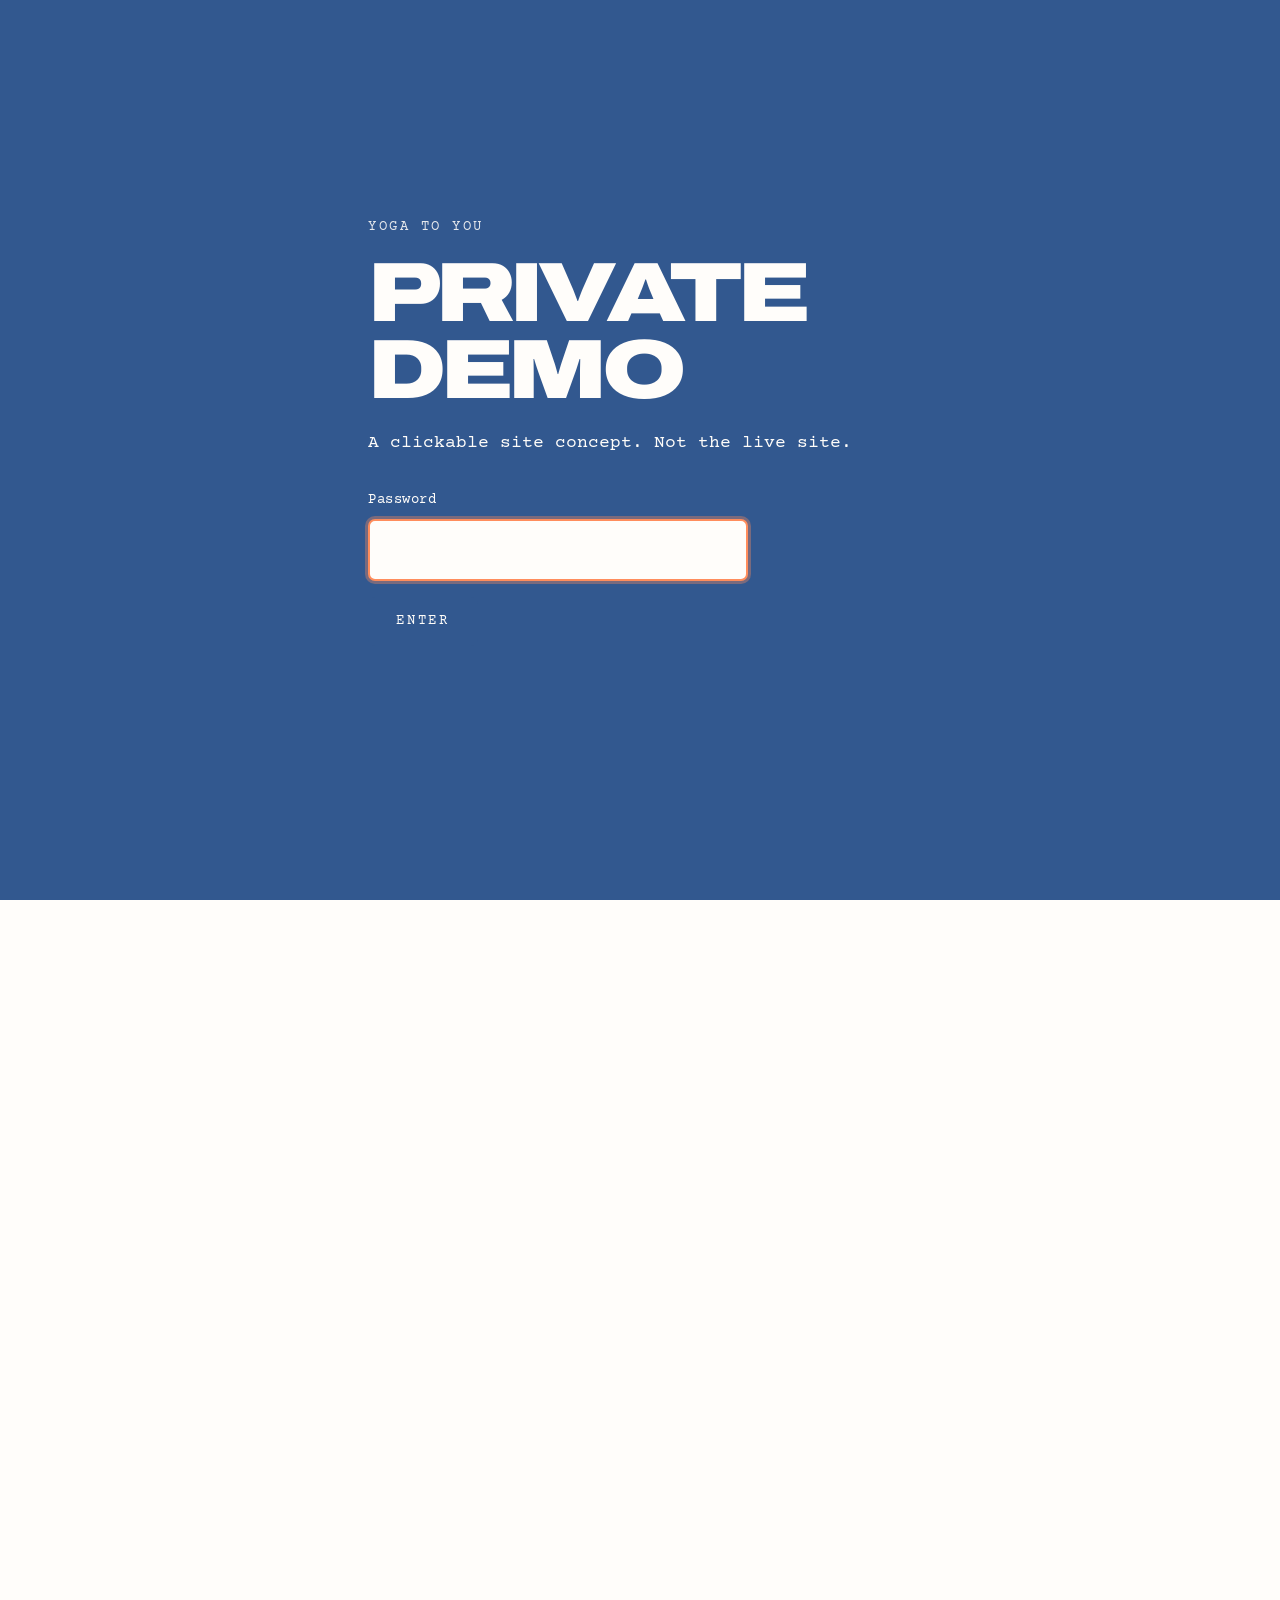
==== commit 88a15d29: "Visual restyle: wider typography, bigger bolder design, responsive mobile layout - Use Archivo varia" ====
--- a/about.html
+++ b/about.html
@@ -2,12 +2,12 @@
 <html lang="en">
 <head>
 <meta charset="utf-8">
-<meta name="viewport" content="width=1280">
+<meta name="viewport" content="width=device-width, initial-scale=1">
 <title>About — Yoga To You PDX</title>
 <link rel="preconnect" href="https://fonts.googleapis.com">
 <link rel="preconnect" href="https://fonts.gstatic.com" crossorigin>
 <link href="https://fonts.googleapis.com/css2?family=Archivo:wght@100..900&family=Courier+Prime:ital,wght@0,400;0,700;1,400&display=block" rel="stylesheet">
-<link rel="icon" href="data:image/svg+xml,%3Csvg xmlns='http://www.w3.org/2000/svg' viewBox='0 0 80 48'%3E%3Cellipse cx='40' cy='40' rx='10' ry='4' fill='%2332588F' opacity='.25'/%3E%3Cpath d='M40 38 C28 28 22 16 28 10 C32 18 36 24 40 38 Z' fill='%23CC389B'/%3E%3Cpath d='M40 38 C52 28 58 16 52 10 C48 18 44 24 40 38 Z' fill='%23CC389B'/%3E%3Cpath d='M40 38 C40 22 36 10 40 6 C44 10 40 22 40 38 Z' fill='%2332588F'/%3E%3C/svg%3E" type="image/png">
+<link rel="icon" href="lotus.png">
 <link rel="stylesheet" href="site.css">
 <script>if(sessionStorage.getItem("yty-demo-ok")!=="1")document.documentElement.classList.add("yty-locked");</script>
 
@@ -15,7 +15,7 @@
 <body>
 <header class="site-header">
   <a class="logo" href="index.html" aria-label="Yoga To You">
-    <img src="data:image/svg+xml,%3Csvg xmlns='http://www.w3.org/2000/svg' viewBox='0 0 80 48'%3E%3Cellipse cx='40' cy='40' rx='10' ry='4' fill='%2332588F' opacity='.25'/%3E%3Cpath d='M40 38 C28 28 22 16 28 10 C32 18 36 24 40 38 Z' fill='%23CC389B'/%3E%3Cpath d='M40 38 C52 28 58 16 52 10 C48 18 44 24 40 38 Z' fill='%23CC389B'/%3E%3Cpath d='M40 38 C40 22 36 10 40 6 C44 10 40 22 40 38 Z' fill='%2332588F'/%3E%3C/svg%3E" alt="">
+    <img src="lotus.png" alt="">
     <span class="brand">Yoga To You</span>
   </a>
   <nav class="site-nav" aria-label="Primary">
--- a/site.css
+++ b/site.css
@@ -5,7 +5,7 @@
   --magenta: #CC389B;
   --black: #000000;
   --nav-h: 76px;
-  --pad: clamp(40px, 4.4vw, 64px);
+  --pad: clamp(20px, 4.4vw, 64px);
   --max: 1440px;
 }
 
@@ -17,12 +17,11 @@
   font-size: 17px;
   line-height: 1.55;
   -webkit-font-smoothing: antialiased;
-  min-width: 1280px;
 }
 img { display: block; max-width: 100%; }
 a { color: inherit; text-decoration: none; }
 button, input, select, textarea { font: inherit; }
-button, .btn, .btn-ghost, select { cursor: pointer; }
+button, .btn, .btn-ghost, select { cursor: pointer; transition: all 0.2s ease; }
 input, textarea { cursor: text; }
 
 ::selection { background: var(--magenta); color: var(--cream); }
@@ -30,10 +29,11 @@
 .display {
   font-family: "Archivo", "Arial Black", sans-serif;
   font-weight: 900;
-  font-stretch: 100%;
+  font-stretch: 200%;
+  font-variation-settings: "wdth" 125;
   text-transform: uppercase;
   letter-spacing: -0.06em;
-  line-height: 0.94;
+  line-height: 0.92;
   color: var(--magenta);
 }
 
@@ -98,15 +98,16 @@
   position: sticky;
   top: 0;
   z-index: 20;
-  height: var(--nav-h);
+  min-height: var(--nav-h);
   background: var(--cream);
   display: flex;
   align-items: center;
-  gap: 36px;
-  padding: 0 var(--pad);
+  gap: clamp(16px, 3vw, 36px);
+  padding: 12px var(--pad);
   max-width: var(--max);
   margin: 0 auto;
   border-bottom: 1px solid rgba(50, 88, 143, 0.08);
+  flex-wrap: wrap;
 }
 .logo {
   display: flex;
@@ -116,16 +117,17 @@
   color: var(--navy);
 }
 .logo img {
-  height: 50px;
+  height: 102px;
   width: auto;
 }
 .logo .brand {
   font-family: "Archivo", "Arial Black", sans-serif;
   font-weight: 800;
-  font-stretch: 100%;
+  font-stretch: 125%;
+  font-variation-settings: "wdth" 115;
   text-transform: uppercase;
   letter-spacing: -0.03em;
-  font-size: 20px;
+  font-size: clamp(16px, 2vw, 22px);
   line-height: 1;
   color: var(--navy);
   white-space: nowrap;
@@ -134,9 +136,10 @@
 .site-nav {
   display: flex;
   align-items: center;
-  gap: 28px;
-  font-size: 16px;
-  color: var(--navy);
+  gap: clamp(14px, 2.2vw, 28px);
+  font-size: clamp(14px, 1.2vw, 16px);
+  color: var(--navy);
+  flex-wrap: wrap;
 }
 .site-nav a {
   padding: 6px 0;
@@ -155,70 +158,84 @@
   margin: 0 auto;
   min-height: calc(100vh - var(--nav-h));
   display: grid;
-  grid-template-columns: 1.18fr 1fr;
+  grid-template-columns: 1fr;
   align-items: stretch;
+  background: var(--navy);
 }
 .hero-copy {
-  padding: 40px var(--pad) 48px;
+  padding: clamp(48px, 8vw, 96px) var(--pad) clamp(56px, 9vw, 120px);
   display: flex;
   flex-direction: column;
   justify-content: center;
+  background: var(--navy);
+  color: var(--cream);
 }
 .hero h1 {
-  font-size: clamp(46px, 4.35vw, 64px);
-  max-width: 11em;
+  font-size: clamp(52px, 8vw, 124px);
+  max-width: 14em;
+  color: var(--cream);
+}
+.hero .eyebrow {
+  color: var(--cream);
+  opacity: 0.88;
+  font-size: clamp(12px, 1.2vw, 14px);
 }
 .hero .lede {
-  margin-top: 22px;
-  max-width: 36em;
-  font-size: 17px;
-  line-height: 1.55;
-  color: var(--black);
+  margin-top: 28px;
+  max-width: 42em;
+  font-size: clamp(16px, 1.5vw, 18px);
+  line-height: 1.6;
+  color: var(--cream);
 }
 .hero .lede + .lede { margin-top: 14px; }
 .hero .tag {
-  margin-top: 18px;
-  font-size: 18px;
-  line-height: 1.45;
-  color: var(--navy);
-  max-width: 32em;
+  margin-top: 22px;
+  font-size: clamp(17px, 1.6vw, 20px);
+  line-height: 1.5;
+  color: var(--cream);
+  max-width: 34em;
+  opacity: 0.92;
 }
 .hero-actions {
-  margin-top: 32px;
-  display: flex;
-  align-items: center;
-  gap: 28px;
+  margin-top: 36px;
+  display: flex;
+  align-items: center;
+  gap: 20px;
   flex-wrap: wrap;
 }
 .hero-photo {
   position: relative;
-  min-height: 640px;
+  min-height: clamp(420px, 60vh, 740px);
   overflow: hidden;
-  background: #e8e4de;
+  background: var(--navy);
 }
 .hero-photo img {
   width: 100%;
   height: 100%;
   object-fit: cover;
   object-position: 55% 30%;
+  transition: transform 0.6s ease;
+}
+.hero-photo:hover img {
+  transform: scale(1.02);
 }
 
 /* ===== SPECIALIZE / DOORS ===== */
 .specialize {
   max-width: var(--max);
   margin: 0 auto;
-  padding: 80px var(--pad) 28px;
+  padding: clamp(56px, 7vw, 96px) var(--pad) clamp(24px, 3vw, 36px);
 }
 .specialize h2 {
-  font-size: clamp(36px, 3.4vw, 48px);
+  font-size: clamp(42px, 5.5vw, 72px);
 }
 .doors {
   max-width: var(--max);
   margin: 0 auto;
-  padding: 28px var(--pad) 96px;
-  display: grid;
-  grid-template-columns: 1fr 1fr 1fr;
-  gap: 28px;
+  padding: clamp(24px, 3vw, 36px) var(--pad) clamp(72px, 9vw, 112px);
+  display: grid;
+  grid-template-columns: repeat(auto-fit, minmax(min(320px, 100%), 1fr));
+  gap: clamp(24px, 3vw, 32px);
 }
 .door {
   display: flex;
@@ -235,22 +252,22 @@
   width: 100%;
   height: 100%;
   object-fit: cover;
-  transition: transform 0.6s ease;
-}
-.door:hover .door-photo img { transform: scale(1.04); }
+  transition: transform 0.5s ease;
+}
+.door:hover .door-photo img { transform: scale(1.06); }
 .door h3 {
   margin-top: 22px;
-  font-size: clamp(28px, 2.3vw, 34px);
+  font-size: clamp(32px, 3.2vw, 44px);
 }
 .door p {
-  margin-top: 12px;
-  font-size: 16px;
-  line-height: 1.5;
+  margin-top: 14px;
+  font-size: clamp(15px, 1.3vw, 17px);
+  line-height: 1.55;
   color: var(--black);
 }
 .door .more {
-  margin-top: 16px;
-  font-size: 15px;
+  margin-top: 18px;
+  font-size: clamp(14px, 1.2vw, 16px);
   color: var(--navy);
   letter-spacing: 0.04em;
   text-decoration: underline;
@@ -260,48 +277,52 @@
 
 /* ===== TRUST ===== */
 .trust {
-  background: var(--navy);
-  color: var(--cream);
+  background: var(--black);
+  color: var(--cream);
+  padding: clamp(48px, 6vw, 72px) 0;
 }
 .trust p {
   max-width: var(--max);
   margin: 0 auto;
-  padding: 44px var(--pad);
+  padding: 0 var(--pad);
   text-align: center;
-  font-size: 22px;
-  line-height: 1.45;
+  font-size: clamp(20px, 2.2vw, 28px);
+  line-height: 1.5;
+  font-weight: 400;
 }
 
 /* ===== INCLUDES ===== */
 .includes {
   max-width: var(--max);
   margin: 0 auto;
-  padding: 96px var(--pad);
-  display: grid;
-  grid-template-columns: 1.05fr 0.95fr;
-  gap: 72px;
+  padding: clamp(72px, 9vw, 112px) var(--pad);
+  display: grid;
+  grid-template-columns: 1fr;
+  gap: clamp(48px, 6vw, 80px);
   align-items: center;
 }
 .includes h2 {
-  font-size: clamp(36px, 3.6vw, 52px);
-  margin-bottom: 16px;
+  font-size: clamp(42px, 5.2vw, 68px);
+  margin-bottom: 20px;
 }
 .includes .intro {
-  margin-bottom: 28px;
-  max-width: 34em;
+  margin-bottom: 32px;
+  max-width: 38em;
+  font-size: clamp(16px, 1.4vw, 18px);
+  line-height: 1.6;
 }
 .includes-list {
   list-style: none;
 }
 .includes-list li {
-  font-size: 20px;
-  line-height: 1.35;
-  padding: 16px 0;
+  font-size: clamp(18px, 1.8vw, 22px);
+  line-height: 1.4;
+  padding: 18px 0;
   border-bottom: 1px solid rgba(0,0,0,0.12);
 }
 .includes-photo {
   overflow: hidden;
-  min-height: 460px;
+  min-height: clamp(380px, 50vh, 520px);
   background: #e8e4de;
 }
 .includes-photo img {
@@ -309,7 +330,11 @@
   height: 100%;
   object-fit: cover;
   object-position: 50% 70%;
-  min-height: 460px;
+  min-height: clamp(380px, 50vh, 520px);
+  transition: transform 0.6s ease;
+}
+.includes-photo:hover img {
+  transform: scale(1.02);
 }
 
 /* ===== QUOTE ===== */
@@ -317,17 +342,17 @@
   background: var(--cream);
   max-width: var(--max);
   margin: 0 auto;
-  padding: 0 var(--pad) 96px;
-  display: grid;
-  grid-template-columns: 1.1fr 0.9fr;
-  gap: 56px;
-  align-items: center;
+  padding: 0 var(--pad) clamp(72px, 9vw, 112px);
+  display: grid;
+  grid-template-columns: 1fr;
+  gap: clamp(32px, 4vw, 64px);
+  align-items: stretch;
 }
 .quote-card {
   background: var(--magenta);
   color: var(--cream);
-  padding: 56px 48px 48px;
-  min-height: 360px;
+  padding: clamp(48px, 6vw, 72px) clamp(32px, 5vw, 56px);
+  min-height: clamp(320px, 45vh, 420px);
   display: flex;
   flex-direction: column;
   justify-content: center;
@@ -335,21 +360,21 @@
 .quote-card blockquote {
   font-family: "Courier Prime", Courier, monospace;
   font-style: italic;
-  font-size: 22px;
-  line-height: 1.45;
+  font-size: clamp(19px, 2vw, 26px);
+  line-height: 1.5;
 }
 .quote-card cite {
   display: block;
-  margin-top: 28px;
+  margin-top: 32px;
   font-style: normal;
-  font-size: 16px;
+  font-size: clamp(15px, 1.3vw, 17px);
   letter-spacing: 0.04em;
   color: var(--cream);
   opacity: 0.92;
 }
 .quote-photo {
   overflow: hidden;
-  min-height: 420px;
+  min-height: clamp(360px, 50vh, 480px);
   background: #e8e4de;
 }
 .quote-photo img {
@@ -357,22 +382,26 @@
   height: 100%;
   object-fit: cover;
   object-position: 50% 35%;
-  min-height: 420px;
+  min-height: clamp(360px, 50vh, 480px);
+  transition: transform 0.6s ease;
+}
+.quote-photo:hover img {
+  transform: scale(1.02);
 }
 
 /* ===== ABOUT TEASER ===== */
 .about {
   max-width: var(--max);
   margin: 0 auto;
-  padding: 0 var(--pad) 112px;
-  display: grid;
-  grid-template-columns: 0.9fr 1.1fr;
-  gap: 64px;
+  padding: 0 var(--pad) clamp(88px, 11vw, 128px);
+  display: grid;
+  grid-template-columns: 1fr;
+  gap: clamp(48px, 6vw, 72px);
   align-items: center;
 }
 .about-photo {
   overflow: hidden;
-  min-height: 520px;
+  min-height: clamp(440px, 60vh, 620px);
   background: #e8e4de;
 }
 .about-photo img {
@@ -380,79 +409,89 @@
   height: 100%;
   object-fit: cover;
   object-position: 62% 28%;
-  min-height: 520px;
+  min-height: clamp(440px, 60vh, 620px);
+  transition: transform 0.6s ease;
+}
+.about-photo:hover img {
+  transform: scale(1.02);
 }
 .about h2 {
-  font-size: clamp(42px, 4vw, 56px);
-  margin-bottom: 22px;
+  font-size: clamp(48px, 6vw, 76px);
+  margin-bottom: 28px;
 }
 .about p {
-  font-size: 17px;
-  line-height: 1.55;
-  max-width: 36em;
-}
-.about p + p { margin-top: 16px; }
+  font-size: clamp(16px, 1.5vw, 18px);
+  line-height: 1.6;
+  max-width: 40em;
+}
+.about p + p { margin-top: 18px; }
 .about .about-link {
   display: inline-block;
-  margin-top: 28px;
+  margin-top: 32px;
   color: var(--navy);
   text-decoration: underline;
   text-underline-offset: 4px;
-  font-size: 18px;
+  font-size: clamp(17px, 1.6vw, 19px);
+  transition: color 0.2s ease;
 }
 .about .about-link:hover { color: var(--magenta); }
 .about .quiet {
-  margin-top: 32px;
-  font-size: 16px;
+  margin-top: 36px;
+  font-size: clamp(15px, 1.3vw, 17px);
   color: var(--navy);
 }
 .about .quiet a {
   text-decoration: underline;
   text-underline-offset: 3px;
+  transition: color 0.2s ease;
 }
 .about .quiet a:hover { color: var(--magenta); }
 
 /* ===== START ===== */
 .start {
-  background: var(--navy);
+  background: var(--magenta);
   color: var(--cream);
   scroll-margin-top: var(--nav-h);
+  padding: clamp(64px, 8vw, 104px) 0 clamp(72px, 9vw, 112px);
 }
 .start-inner {
   max-width: var(--max);
   margin: 0 auto;
-  padding: 88px var(--pad) 96px;
-  display: grid;
-  grid-template-columns: 1fr 1fr;
-  gap: 72px;
+  padding: 0 var(--pad);
+  display: grid;
+  grid-template-columns: 1fr;
+  gap: clamp(48px, 6vw, 80px);
   align-items: start;
 }
 .start h2 {
-  font-size: clamp(48px, 4.4vw, 64px);
-  color: var(--cream);
-  margin-bottom: 20px;
+  font-size: clamp(52px, 7vw, 92px);
+  color: var(--cream);
+  margin-bottom: 24px;
 }
 .start .intro {
-  max-width: 30em;
-  margin-bottom: 24px;
-  font-size: 17px;
+  max-width: 36em;
+  margin-bottom: 28px;
+  font-size: clamp(16px, 1.5vw, 18px);
+  line-height: 1.6;
 }
 .start .phone {
-  font-size: 24px;
+  font-size: clamp(22px, 2.4vw, 28px);
   line-height: 1.4;
 }
 .start .phone a {
   text-decoration: underline;
   text-underline-offset: 4px;
+  transition: color 0.2s ease;
 }
 .start .phone a:hover { color: var(--orange); }
 .start .mail {
-  margin-top: 10px;
-  font-size: 18px;
+  margin-top: 12px;
+  font-size: clamp(17px, 1.7vw, 20px);
 }
 .start .mail a {
   text-decoration: underline;
   text-underline-offset: 4px;
+  transition: color 0.2s ease;
 }
 .start .mail a:hover { color: var(--orange); }
 .start-form,
@@ -460,14 +499,14 @@
 .subscribe {
   display: flex;
   flex-direction: column;
-  gap: 16px;
+  gap: 18px;
 }
 .start-form label,
 .page-form label {
   display: flex;
   flex-direction: column;
-  gap: 6px;
-  font-size: 14px;
+  gap: 7px;
+  font-size: clamp(13px, 1.2vw, 14px);
   letter-spacing: 0.04em;
 }
 .start-form input,
@@ -479,13 +518,14 @@
 .subscribe input {
   background: var(--cream);
   color: var(--black);
-  border: 2px solid transparent;
+  border: 2px solid rgba(255,253,250,0.3);
   border-radius: 7px;
-  padding: 14px 16px;
-  font-size: 16px;
+  padding: clamp(13px, 1.3vw, 16px) clamp(14px, 1.4vw, 18px);
+  font-size: clamp(15px, 1.4vw, 17px);
+  transition: all 0.2s ease;
 }
 .start-form textarea,
-.page-form textarea { min-height: 110px; resize: vertical; }
+.page-form textarea { min-height: 120px; resize: vertical; }
 .start-form input:hover,
 .start-form select:hover,
 .start-form textarea:hover,
@@ -493,7 +533,7 @@
 .page-form select:hover,
 .page-form textarea:hover,
 .subscribe input:hover {
-  border-color: var(--orange);
+  border-color: var(--cream);
 }
 .start-form input:focus,
 .start-form select:focus,
@@ -503,16 +543,19 @@
 .page-form textarea:focus,
 .subscribe input:focus {
   outline: none;
-  border-color: var(--orange);
-  box-shadow: 0 0 0 3px rgba(255, 141, 92, 0.35);
+  border-color: var(--cream);
+  box-shadow: 0 0 0 3px rgba(255, 253, 250, 0.4);
 }
 .start-form .btn {
   align-self: flex-start;
-  margin-top: 8px;
-  background: var(--cream);
-  color: var(--navy);
-}
-.start-form .btn:hover { background: #fff; }
+  margin-top: 10px;
+  background: var(--navy);
+  color: var(--cream);
+}
+.start-form .btn:hover { 
+  background: #274673;
+  transform: translateY(-1px);
+}
 .demo-note {
   margin-top: 4px;
   font-size: 15px;
@@ -530,160 +573,189 @@
 .footer-top {
   max-width: var(--max);
   margin: 0 auto;
-  padding: 72px var(--pad) 48px;
-  display: grid;
-  grid-template-columns: 1.1fr 1fr 1fr;
-  gap: 48px;
+  padding: clamp(56px, 7vw, 88px) var(--pad) clamp(48px, 6vw, 64px);
+  display: grid;
+  grid-template-columns: repeat(auto-fit, minmax(min(240px, 100%), 1fr));
+  gap: clamp(32px, 4vw, 56px);
 }
 .site-footer h3 {
   font-family: "Archivo", sans-serif;
   font-weight: 900;
+  font-stretch: 125%;
+  font-variation-settings: "wdth" 115;
   text-transform: uppercase;
   letter-spacing: -0.04em;
-  font-size: 22px;
-  color: var(--cream);
-  margin-bottom: 18px;
-}
-.subscribe { display: flex; flex-direction: column; gap: 10px; max-width: 380px; }
+  font-size: clamp(20px, 2vw, 24px);
+  color: var(--cream);
+  margin-bottom: 20px;
+}
+.subscribe { display: flex; flex-direction: column; gap: 12px; max-width: 420px; }
 .subscribe-row {
   display: flex;
-  gap: 8px;
+  gap: 10px;
+  flex-wrap: wrap;
 }
 .subscribe-row input {
   flex: 1;
-  min-width: 0;
-}
-.subscribe .btn { padding: 14px 18px; font-size: 13px; }
+  min-width: 200px;
+  background: rgba(255,253,250,0.12);
+  color: var(--cream);
+  border: 2px solid rgba(255,253,250,0.25);
+}
+.subscribe-row input::placeholder {
+  color: rgba(255,253,250,0.6);
+}
+.subscribe .btn { 
+  padding: clamp(12px, 1.3vw, 16px) clamp(16px, 1.8vw, 22px); 
+  font-size: clamp(12px, 1.1vw, 14px);
+  background: var(--magenta);
+  color: var(--cream);
+}
+.subscribe .btn:hover { 
+  background: #B62D89;
+  transform: translateY(-1px);
+}
 .footer-links {
   display: flex;
   flex-direction: column;
-  gap: 10px;
-  font-size: 16px;
+  gap: 12px;
+  font-size: clamp(15px, 1.4vw, 17px);
 }
 .footer-links a {
   text-decoration: underline;
   text-underline-offset: 3px;
   text-decoration-color: rgba(255,253,250,0.35);
+  transition: all 0.2s ease;
 }
 .footer-links a:hover { color: var(--orange); text-decoration-color: var(--orange); }
 .footer-note {
   color: rgba(255,253,250,0.62);
-  font-size: 15px;
+  font-size: clamp(14px, 1.2vw, 15px);
 }
 .footer-contact {
   display: flex;
   flex-direction: column;
-  gap: 10px;
-  font-size: 16px;
+  gap: 12px;
+  font-size: clamp(15px, 1.4vw, 17px);
 }
 .footer-contact a {
   text-decoration: underline;
   text-underline-offset: 3px;
   text-decoration-color: rgba(255,253,250,0.35);
+  transition: all 0.2s ease;
 }
 .footer-contact a:hover { color: var(--orange); text-decoration-color: var(--orange); }
 .wordmark {
   max-width: var(--max);
   margin: 0 auto;
-  padding: 24px var(--pad) 40px;
+  padding: clamp(32px, 4vw, 48px) var(--pad) clamp(48px, 6vw, 64px);
 }
 .wordmark p {
   font-family: "Archivo", "Arial Black", sans-serif;
   font-weight: 900;
-  font-stretch: 100%;
+  font-stretch: 200%;
+  font-variation-settings: "wdth" 125;
   text-transform: uppercase;
   letter-spacing: -0.06em;
-  line-height: 0.86;
+  line-height: 0.88;
   color: var(--magenta);
-  font-size: clamp(72px, 11.4vw, 164px);
+  font-size: clamp(64px, 12vw, 180px);
 }
 
 /* ===== INNER PAGES ===== */
 .page-hero {
   max-width: var(--max);
   margin: 0 auto;
-  padding: 64px var(--pad) 56px;
-  display: grid;
-  grid-template-columns: 1fr 1.1fr;
-  gap: 56px;
+  padding: clamp(56px, 7vw, 88px) var(--pad) clamp(48px, 6vw, 72px);
+  display: grid;
+  grid-template-columns: 1fr;
+  gap: clamp(40px, 5vw, 64px);
   align-items: center;
 }
 .page-hero h1 {
-  font-size: clamp(48px, 5vw, 72px);
+  font-size: clamp(54px, 7.5vw, 96px);
 }
 .page-hero .sub {
-  margin-top: 18px;
-  font-size: 22px;
-  line-height: 1.4;
-  color: var(--navy);
-  max-width: 22em;
+  margin-top: 22px;
+  font-size: clamp(20px, 2.2vw, 26px);
+  line-height: 1.45;
+  color: var(--navy);
+  max-width: 26em;
 }
 .page-hero p {
-  margin-top: 18px;
-  font-size: 17px;
-  line-height: 1.55;
-  max-width: 34em;
+  margin-top: 22px;
+  font-size: clamp(16px, 1.5vw, 18px);
+  line-height: 1.6;
+  max-width: 40em;
 }
 .page-hero-photo {
   overflow: hidden;
-  min-height: 440px;
+  min-height: clamp(400px, 55vh, 540px);
   background: #e8e4de;
 }
 .page-hero-photo img {
   width: 100%;
   height: 100%;
   object-fit: cover;
-  min-height: 440px;
+  min-height: clamp(400px, 55vh, 540px);
+  transition: transform 0.6s ease;
+}
+.page-hero-photo:hover img {
+  transform: scale(1.02);
 }
 
 .section {
   max-width: var(--max);
   margin: 0 auto;
-  padding: 0 var(--pad) 88px;
+  padding: 0 var(--pad) clamp(72px, 9vw, 104px);
 }
 .section h2 {
-  font-size: clamp(32px, 3.2vw, 44px);
-  margin-bottom: 20px;
+  font-size: clamp(38px, 4.5vw, 56px);
+  margin-bottom: 24px;
 }
 .section p {
-  font-size: 17px;
-  line-height: 1.55;
-  max-width: 40em;
-}
-.section p + p { margin-top: 16px; }
+  font-size: clamp(16px, 1.5vw, 18px);
+  line-height: 1.6;
+  max-width: 44em;
+}
+.section p + p { margin-top: 18px; }
 
 .split {
   max-width: var(--max);
   margin: 0 auto;
-  padding: 0 var(--pad) 88px;
-  display: grid;
-  grid-template-columns: 1fr 1fr;
-  gap: 64px;
+  padding: 0 var(--pad) clamp(72px, 9vw, 104px);
+  display: grid;
+  grid-template-columns: 1fr;
+  gap: clamp(48px, 6vw, 72px);
   align-items: center;
 }
 .split h2 {
-  font-size: clamp(32px, 3.2vw, 44px);
-  margin-bottom: 20px;
+  font-size: clamp(38px, 4.5vw, 56px);
+  margin-bottom: 24px;
 }
 .split p {
-  font-size: 17px;
-  line-height: 1.55;
-}
-.split p + p { margin-top: 16px; }
+  font-size: clamp(16px, 1.5vw, 18px);
+  line-height: 1.6;
+}
+.split p + p { margin-top: 18px; }
 .split .photo {
   overflow: hidden;
-  min-height: 400px;
+  min-height: clamp(360px, 50vh, 480px);
   background: #e8e4de;
 }
 .split .photo img {
   width: 100%;
   height: 100%;
   object-fit: cover;
-  min-height: 400px;
+  min-height: clamp(360px, 50vh, 480px);
+  transition: transform 0.6s ease;
+}
+.split .photo:hover img {
+  transform: scale(1.02);
 }
 
 .band {
-  padding: 72px 0 80px;
+  padding: clamp(64px, 8vw, 96px) 0 clamp(72px, 9vw, 104px);
 }
 .band-navy { background: var(--navy); color: var(--cream); }
 .band-navy .display { color: var(--cream); }
@@ -694,25 +766,32 @@
   margin: 0 auto;
   padding: 0 var(--pad);
 }
-.band h2 { margin-bottom: 20px; font-size: clamp(32px, 3.2vw, 44px); }
-.band p { max-width: 40em; font-size: 17px; line-height: 1.55; }
-.band p + p { margin-top: 16px; }
-.band .text-link { color: var(--cream); }
+.band h2 { margin-bottom: 24px; font-size: clamp(38px, 4.5vw, 56px); }
+.band p { max-width: 44em; font-size: clamp(16px, 1.5vw, 18px); line-height: 1.6; }
+.band p + p { margin-top: 18px; }
+.band .text-link { color: var(--cream); transition: color 0.2s ease; }
 .band .text-link:hover { color: var(--orange); }
-.band .btn { margin-top: 28px; background: var(--cream); color: var(--navy); }
-.band .btn:hover { background: #fff; }
+.band .btn { 
+  margin-top: 32px; 
+  background: var(--cream); 
+  color: var(--navy);
+}
+.band .btn:hover { 
+  background: #fff;
+  transform: translateY(-1px);
+}
 .band .btn-ghost { color: var(--cream); }
 .band .btn-ghost:hover { color: var(--orange); }
 
 .checklist {
   list-style: none;
-  margin-top: 20px;
-  max-width: 36em;
+  margin-top: 24px;
+  max-width: 40em;
 }
 .checklist li {
-  padding: 12px 0;
+  padding: 14px 0;
   border-bottom: 1px solid rgba(0,0,0,0.12);
-  font-size: 17px;
+  font-size: clamp(16px, 1.5vw, 18px);
   padding-left: 0;
 }
 .band-navy .checklist li,
@@ -723,91 +802,95 @@
 .page-spread {
   max-width: var(--max);
   margin: 0 auto;
-  padding: 0 var(--pad) 88px;
-  display: grid;
-  grid-template-columns: 1fr 1fr;
-  gap: 28px;
+  padding: 0 var(--pad) clamp(72px, 9vw, 104px);
+  display: grid;
+  grid-template-columns: repeat(auto-fit, minmax(min(320px, 100%), 1fr));
+  gap: clamp(24px, 3vw, 32px);
 }
 .page-spread figure {
   overflow: hidden;
-  min-height: 380px;
+  min-height: clamp(340px, 45vh, 440px);
   background: #e8e4de;
 }
 .page-spread img {
   width: 100%;
   height: 100%;
   object-fit: cover;
-  min-height: 380px;
+  min-height: clamp(340px, 45vh, 440px);
+  transition: transform 0.6s ease;
+}
+.page-spread figure:hover img {
+  transform: scale(1.04);
 }
 .page-spread figcaption {
-  margin-top: 12px;
-  font-size: 14px;
+  margin-top: 14px;
+  font-size: clamp(13px, 1.2vw, 15px);
   color: var(--navy);
 }
 
 .paths {
   max-width: var(--max);
   margin: 0 auto;
-  padding: 0 var(--pad) 88px;
-  display: grid;
-  grid-template-columns: 1fr 1fr;
-  gap: 28px;
+  padding: 0 var(--pad) clamp(72px, 9vw, 104px);
+  display: grid;
+  grid-template-columns: repeat(auto-fit, minmax(min(320px, 100%), 1fr));
+  gap: clamp(24px, 3vw, 32px);
 }
 .path-card {
   background: var(--cream);
   border: 1px solid rgba(50, 88, 143, 0.18);
-  padding: 36px 32px 40px;
+  padding: clamp(32px, 4vw, 44px) clamp(28px, 3.5vw, 40px);
 }
 .path-card h3 {
-  font-size: clamp(26px, 2.2vw, 32px);
-  margin-bottom: 16px;
-}
-.path-card p { font-size: 17px; line-height: 1.55; }
-.path-card p + p { margin-top: 14px; }
+  font-size: clamp(30px, 3vw, 38px);
+  margin-bottom: 18px;
+}
+.path-card p { font-size: clamp(16px, 1.5vw, 18px); line-height: 1.6; }
+.path-card p + p { margin-top: 16px; }
 
 .honest {
-  max-width: 40em;
-  font-size: 16px;
-  color: var(--navy);
-  border-left: 3px solid var(--orange);
-  padding: 4px 0 4px 18px;
-  margin: 20px 0 0;
+  max-width: 44em;
+  font-size: clamp(15px, 1.4vw, 17px);
+  color: var(--navy);
+  border-left: 4px solid var(--orange);
+  padding: 6px 0 6px 20px;
+  margin: 24px 0 0;
 }
 
 .page-cta {
   max-width: var(--max);
   margin: 0 auto;
-  padding: 0 var(--pad) 112px;
-  display: flex;
-  align-items: center;
-  gap: 28px;
+  padding: 0 var(--pad) clamp(88px, 11vw, 128px);
+  display: flex;
+  align-items: center;
+  gap: clamp(20px, 2.5vw, 32px);
   flex-wrap: wrap;
 }
 
 .page-form-wrap {
   max-width: var(--max);
   margin: 0 auto;
-  padding: 0 var(--pad) 112px;
-  display: grid;
-  grid-template-columns: 1fr 1fr;
-  gap: 64px;
-}
-.page-form-wrap h2 { margin-bottom: 16px; }
-.page-form .btn { align-self: flex-start; margin-top: 8px; }
+  padding: 0 var(--pad) clamp(88px, 11vw, 128px);
+  display: grid;
+  grid-template-columns: 1fr;
+  gap: clamp(48px, 6vw, 72px);
+}
+.page-form-wrap h2 { margin-bottom: 20px; }
+.page-form .btn { align-self: flex-start; margin-top: 10px; }
 
 .offerings {
   max-width: var(--max);
   margin: 0 auto;
-  padding: 0 var(--pad) 88px;
-  display: grid;
-  grid-template-columns: 1fr 1fr 1fr;
-  gap: 28px;
+  padding: 0 var(--pad) clamp(72px, 9vw, 104px);
+  display: grid;
+  grid-template-columns: repeat(auto-fit, minmax(min(280px, 100%), 1fr));
+  gap: clamp(24px, 3vw, 32px);
 }
 .offering h3 {
-  font-size: clamp(24px, 2vw, 30px);
-  margin: 18px 0 12px;
-}
-.offering p { font-size: 16px; line-height: 1.5; }
+  font-size: clamp(28px, 2.6vw, 36px);
+  margin: 20px 0 14px;
+}
+.offering p { font-size: clamp(15px, 1.4vw, 17px); line-height: 1.55; }
 .offering .photo {
   aspect-ratio: 4 / 3;
   overflow: hidden;
@@ -817,20 +900,98 @@
   width: 100%;
   height: 100%;
   object-fit: cover;
-}
-
-@media (max-width: 1320px) {
-  .hero { grid-template-columns: 1.15fr 1fr; }
-  .includes, .quote, .about, .start-inner, .page-hero, .split, .page-form-wrap { gap: 48px; }
-}
-
+  transition: transform 0.5s ease;
+}
+.offering:hover .photo img {
+  transform: scale(1.06);
+}
+
+/* ===== RESPONSIVE BREAKPOINTS ===== */
+@media (min-width: 768px) {
+  .hero { grid-template-columns: 1fr 1fr; }
+  .includes { grid-template-columns: 1.05fr 0.95fr; }
+  .quote { grid-template-columns: 1.1fr 0.9fr; }
+  .about { grid-template-columns: 0.9fr 1.1fr; }
+  .start-inner { grid-template-columns: 1fr 1fr; }
+  .page-hero { grid-template-columns: 1fr 1.1fr; }
+  .split { grid-template-columns: 1fr 1fr; }
+  .page-form-wrap { grid-template-columns: 1fr 1fr; }
+}
+
+@media (max-width: 767px) {
+  .logo img { height: 30px; }
+  .site-header { --nav-h: auto; padding: 16px var(--pad); }
+  .hero { grid-template-columns: 1fr; }
+  .hero-photo { order: -1; min-height: 50vh; }
+  .doors { grid-template-columns: 1fr; }
+}
+
+/* ===== PASSWORD GATE ===== */
 html.yty-locked body > *:not(#yty-gate) { visibility: hidden !important; }
-#yty-gate { position: fixed; inset: 0; z-index: 100; background: var(--cream); display: flex; align-items: center; justify-content: center; padding: 40px; }
-.yty-gate-card { max-width: 28em; }
-.yty-gate-card h1 { font-size: clamp(42px, 6vw, 64px); margin-bottom: 16px; }
-.yty-gate-lede { margin-bottom: 28px; max-width: 24em; }
-.yty-gate-form { display: flex; flex-direction: column; gap: 14px; align-items: flex-start; }
-.yty-gate-form label { display: flex; flex-direction: column; gap: 6px; font-size: 14px; letter-spacing: 0.04em; width: 100%; }
-.yty-gate-form input { background: #fff; color: var(--black); border: 2px solid rgba(50, 88, 143, 0.25); border-radius: 7px; padding: 14px 16px; font-size: 16px; width: 100%; max-width: 320px; }
-.yty-gate-form input:focus { outline: none; border-color: var(--orange); box-shadow: 0 0 0 3px rgba(255, 141, 92, 0.35); }
-.yty-gate-hint { font-size: 15px; color: var(--magenta); min-height: 1.2em; }
+#yty-gate { 
+  position: fixed; 
+  inset: 0; 
+  z-index: 100; 
+  background: var(--navy); 
+  display: flex; 
+  align-items: center; 
+  justify-content: center; 
+  padding: clamp(24px, 5vw, 48px); 
+}
+.yty-gate-card { 
+  max-width: 32em; 
+  color: var(--cream);
+}
+.yty-gate-card .eyebrow {
+  color: var(--cream);
+  opacity: 0.88;
+}
+.yty-gate-card h1 { 
+  font-size: clamp(52px, 9vw, 84px); 
+  margin-bottom: 20px;
+  color: var(--cream);
+}
+.yty-gate-lede { 
+  margin-bottom: 32px; 
+  max-width: 28em;
+  font-size: clamp(16px, 1.5vw, 18px);
+  line-height: 1.6;
+}
+.yty-gate-form { 
+  display: flex; 
+  flex-direction: column; 
+  gap: 16px; 
+  align-items: flex-start; 
+}
+.yty-gate-form label { 
+  display: flex; 
+  flex-direction: column; 
+  gap: 7px; 
+  font-size: clamp(13px, 1.2vw, 14px); 
+  letter-spacing: 0.04em; 
+  width: 100%; 
+}
+.yty-gate-form input { 
+  background: var(--cream); 
+  color: var(--black); 
+  border: 2px solid transparent; 
+  border-radius: 7px; 
+  padding: clamp(13px, 1.3vw, 16px) clamp(14px, 1.4vw, 18px); 
+  font-size: clamp(15px, 1.4vw, 17px); 
+  width: 100%; 
+  max-width: 380px;
+  transition: all 0.2s ease;
+}
+.yty-gate-form input:hover {
+  border-color: var(--orange);
+}
+.yty-gate-form input:focus { 
+  outline: none; 
+  border-color: var(--orange); 
+  box-shadow: 0 0 0 3px rgba(255, 141, 92, 0.35); 
+}
+.yty-gate-hint { 
+  font-size: clamp(14px, 1.3vw, 16px); 
+  color: var(--orange); 
+  min-height: 1.3em; 
+}
